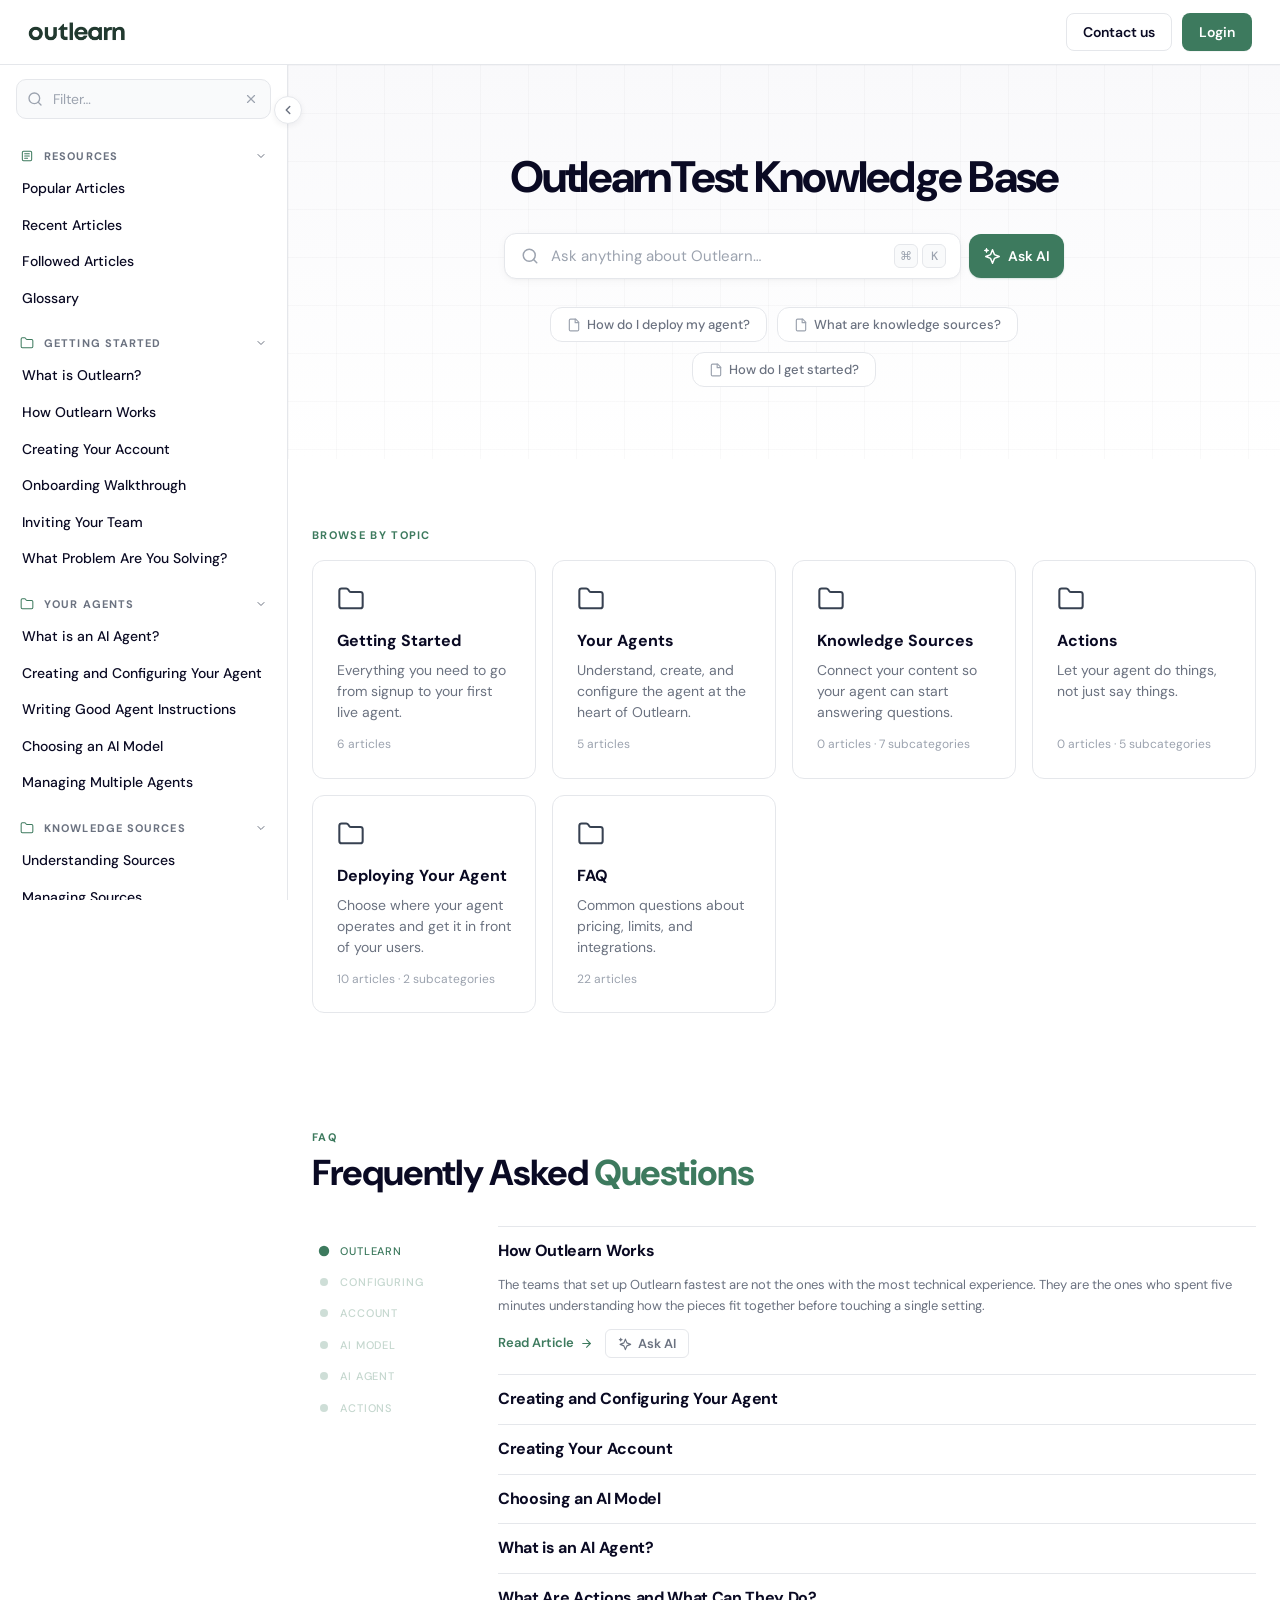
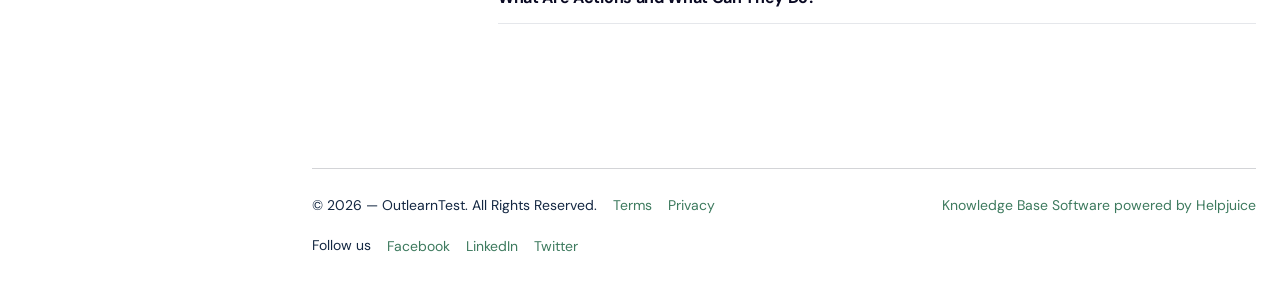
==== v2/index.html @ 8158d2d0 "Split into v1/v2/v3 with shared chrome and live KB search Repo restructure:  - Root index.html is no" ====
<!doctype html>
<html lang="en">

<head>
  <meta charset="utf-8">
  <meta name="viewport" content="width=device-width, initial-scale=1">
  <title>OutlearnTest Knowledge Base — v2 (Inline)</title>
  <meta name="description"
    content="OutlearnTest Support Center — ask anything, get a synthesised answer from the knowledge base.">

  <link rel="preconnect" href="https://fonts.googleapis.com">
  <link rel="preconnect" href="https://fonts.gstatic.com" crossorigin>
  <link rel="stylesheet" href="https://fonts.googleapis.com/css2?family=DM+Sans:wght@400;500;600;700&display=swap">

  <link rel="stylesheet" href="../styles.css">
</head>

<body>

  <div data-include="../shared/header.html" data-no-search="1"></div>

  <div class="kb-layout">

    <div data-include="../shared/sidebar.html"></div>

    <div class="kb-content">

      <main class="kb-main">

        <section class="outlearn-hero outlearn-anim-fade-in" aria-labelledby="hero-title">
          <div class="container">
            <div class="outlearn-hero__inner">

              <h1 class="outlearn-hero__title outlearn-anim-fade-up" id="hero-title">OutlearnTest Knowledge Base</h1>

              <div class="outlearn-hero__search-wrap outlearn-anim-fade-up">

                <form class="outlearn-hero__search-row" id="hero-search-form" role="search" autocomplete="off"
                  aria-label="Knowledge base search">
                  <div class="outlearn-hero__search-bar">
                    <svg viewBox="0 0 24 24" fill="none" stroke="currentColor" stroke-width="2" stroke-linecap="round"
                      stroke-linejoin="round" aria-hidden="true">
                      <circle cx="11" cy="11" r="8" />
                      <path d="m21 21-4.3-4.3" />
                    </svg>
                    <input id="hero-search-input" name="q" type="search" class="outlearn-hero__search-input"
                      placeholder="Ask anything about Outlearn…" aria-label="Ask anything about OutlearnTest"
                      autocomplete="off" spellcheck="false">
                    <div class="outlearn-hero__search-kbd" aria-hidden="true">
                      <kbd>⌘</kbd><kbd>K</kbd>
                    </div>
                  </div>

                  <button type="submit" class="outlearn-ai-trigger-btn outlearn-ai-trigger-btn--hero"
                    aria-label="Ask AI">
                    <svg width="18" height="18" viewBox="0 0 18 18" aria-hidden="true">
                      <g fill="currentColor">
                        <path
                          d="M5.658,2.99l-1.263-.421-.421-1.263c-.137-.408-.812-.408-.949,0l-.421,1.263-1.263,.421c-.204,.068-.342,.259-.342,.474s.138,.406,.342,.474l1.263,.421,.421,1.263c.068,.204,.26,.342,.475,.342s.406-.138,.475-.342l.421-1.263,1.263-.421c.204-.068,.342-.259.342-.474s-.138-.406-.342-.474Z" />
                        <polygon
                          points="9.5 2.75 11.412 7.587 16.25 9.5 11.412 11.413 9.5 16.25 7.587 11.413 2.75 9.5 7.587 7.587 9.5 2.75"
                          fill="none" stroke="currentColor" stroke-linecap="round" stroke-linejoin="round"
                          stroke-width="1.5" />
                      </g>
                    </svg>
                    <span class="outlearn-ai-btn-text">Ask AI</span>
                  </button>
                </form>

                <div class="outlearn-hero__tags" id="hero-suggestions" role="list" aria-label="Suggested questions">
                  <button type="button" class="outlearn-hero__tag" role="listitem">
                    <svg viewBox="0 0 24 24" fill="none" stroke="currentColor" stroke-width="2" stroke-linecap="round"
                      stroke-linejoin="round" aria-hidden="true">
                      <path d="M15 2H6a2 2 0 0 0-2 2v16a2 2 0 0 0 2 2h12a2 2 0 0 0 2-2V7z" />
                      <polyline points="14 2 14 8 20 8" />
                    </svg>
                    How do I deploy my agent?
                  </button>
                  <button type="button" class="outlearn-hero__tag" role="listitem">
                    <svg viewBox="0 0 24 24" fill="none" stroke="currentColor" stroke-width="2" stroke-linecap="round"
                      stroke-linejoin="round" aria-hidden="true">
                      <path d="M15 2H6a2 2 0 0 0-2 2v16a2 2 0 0 0 2 2h12a2 2 0 0 0 2-2V7z" />
                      <polyline points="14 2 14 8 20 8" />
                    </svg>
                    What are knowledge sources?
                  </button>
                  <button type="button" class="outlearn-hero__tag" role="listitem">
                    <svg viewBox="0 0 24 24" fill="none" stroke="currentColor" stroke-width="2" stroke-linecap="round"
                      stroke-linejoin="round" aria-hidden="true">
                      <path d="M15 2H6a2 2 0 0 0-2 2v16a2 2 0 0 0 2 2h12a2 2 0 0 0 2-2V7z" />
                      <polyline points="14 2 14 8 20 8" />
                    </svg>
                    How do I get started?
                  </button>
                </div>

              </div>
            </div>
          </div>
        </section>

        <!-- v2 inline answer mount — agent.js streams turns into here. -->
        <section id="agent-inline" class="v2-inline" aria-live="polite" aria-label="Agent answers"></section>

        <section class="outlearn-categories" aria-labelledby="categories-label">
          <div class="container">
            <h2 class="outlearn-section-label" id="categories-label">Browse by topic</h2>

            <div class="outlearn-categories__grid">

              <div class="outlearn-cat-card-wrap">
                <a class="outlearn-cat-card" href="category.html">
                  <div class="outlearn-cat-card__icon" aria-hidden="true">
                    <svg viewBox="0 0 24 24" fill="none" stroke="currentColor" stroke-width="1.75" stroke-linecap="round"
                      stroke-linejoin="round">
                      <path
                        d="M20 20a2 2 0 0 0 2-2V8a2 2 0 0 0-2-2h-7.9a2 2 0 0 1-1.69-.9L9.6 3.9A2 2 0 0 0 7.93 3H4a2 2 0 0 0-2 2v13a2 2 0 0 0 2 2Z" />
                    </svg>
                  </div>
                  <h3 class="outlearn-cat-card__title">Getting Started</h3>
                  <p class="outlearn-cat-card__desc">Everything you need to go from signup to your first live agent.</p>
                  <div class="outlearn-cat-card__meta">6 articles</div>
                </a>
                <div class="outlearn-cat-popover" aria-label="Getting Started — popular articles">
                  <a class="outlearn-cat-popover__item" href="article.html">
                    <svg viewBox="0 0 24 24" fill="none" stroke="currentColor" stroke-width="2" stroke-linecap="round"
                      stroke-linejoin="round" aria-hidden="true">
                      <path d="M15 2H6a2 2 0 0 0-2 2v16a2 2 0 0 0 2 2h12a2 2 0 0 0 2-2V7z" />
                      <polyline points="14 2 14 8 20 8" />
                    </svg>
                    What is an AI Agent?
                  </a>
                  <a class="outlearn-cat-popover__item" href="article.html">
                    <svg viewBox="0 0 24 24" fill="none" stroke="currentColor" stroke-width="2" stroke-linecap="round"
                      stroke-linejoin="round" aria-hidden="true">
                      <path d="M15 2H6a2 2 0 0 0-2 2v16a2 2 0 0 0 2 2h12a2 2 0 0 0 2-2V7z" />
                      <polyline points="14 2 14 8 20 8" />
                    </svg>
                    Creating and Configuring Your Agent
                  </a>
                  <a class="outlearn-cat-popover__item" href="article.html">
                    <svg viewBox="0 0 24 24" fill="none" stroke="currentColor" stroke-width="2" stroke-linecap="round"
                      stroke-linejoin="round" aria-hidden="true">
                      <path d="M15 2H6a2 2 0 0 0-2 2v16a2 2 0 0 0 2 2h12a2 2 0 0 0 2-2V7z" />
                      <polyline points="14 2 14 8 20 8" />
                    </svg>
                    Writing Good Agent Instructions
                  </a>
                  <div class="outlearn-cat-popover__divider"></div>
                  <a class="outlearn-cat-popover__all" href="category.html">
                    See all
                    <svg viewBox="0 0 24 24" fill="none" stroke="currentColor" stroke-width="2.5" stroke-linecap="round"
                      stroke-linejoin="round" aria-hidden="true">
                      <path d="M5 12h14" />
                      <path d="m12 5 7 7-7 7" />
                    </svg>
                  </a>
                </div>
              </div>

              <div class="outlearn-cat-card-wrap">
                <a class="outlearn-cat-card" href="category.html">
                  <div class="outlearn-cat-card__icon" aria-hidden="true">
                    <svg viewBox="0 0 24 24" fill="none" stroke="currentColor" stroke-width="1.75" stroke-linecap="round"
                      stroke-linejoin="round">
                      <path
                        d="M20 20a2 2 0 0 0 2-2V8a2 2 0 0 0-2-2h-7.9a2 2 0 0 1-1.69-.9L9.6 3.9A2 2 0 0 0 7.93 3H4a2 2 0 0 0-2 2v13a2 2 0 0 0 2 2Z" />
                    </svg>
                  </div>
                  <h3 class="outlearn-cat-card__title">Your Agents</h3>
                  <p class="outlearn-cat-card__desc">Understand, create, and configure the agent at the heart of Outlearn.</p>
                  <div class="outlearn-cat-card__meta">5 articles</div>
                </a>
                <div class="outlearn-cat-popover" aria-label="Your Agents — popular articles">
                  <a class="outlearn-cat-popover__item" href="article.html">
                    <svg viewBox="0 0 24 24" fill="none" stroke="currentColor" stroke-width="2" stroke-linecap="round"
                      stroke-linejoin="round" aria-hidden="true">
                      <path d="M15 2H6a2 2 0 0 0-2 2v16a2 2 0 0 0 2 2h12a2 2 0 0 0 2-2V7z" />
                      <polyline points="14 2 14 8 20 8" />
                    </svg>
                    Agent Concepts
                  </a>
                  <a class="outlearn-cat-popover__item" href="article.html">
                    <svg viewBox="0 0 24 24" fill="none" stroke="currentColor" stroke-width="2" stroke-linecap="round"
                      stroke-linejoin="round" aria-hidden="true">
                      <path d="M15 2H6a2 2 0 0 0-2 2v16a2 2 0 0 0 2 2h12a2 2 0 0 0 2-2V7z" />
                      <polyline points="14 2 14 8 20 8" />
                    </svg>
                    Improving Agent Accuracy
                  </a>
                  <a class="outlearn-cat-popover__item" href="article.html">
                    <svg viewBox="0 0 24 24" fill="none" stroke="currentColor" stroke-width="2" stroke-linecap="round"
                      stroke-linejoin="round" aria-hidden="true">
                      <path d="M15 2H6a2 2 0 0 0-2 2v16a2 2 0 0 0 2 2h12a2 2 0 0 0 2-2V7z" />
                      <polyline points="14 2 14 8 20 8" />
                    </svg>
                    Evaluations &amp; Feedback
                  </a>
                  <div class="outlearn-cat-popover__divider"></div>
                  <a class="outlearn-cat-popover__all" href="category.html">
                    See all
                    <svg viewBox="0 0 24 24" fill="none" stroke="currentColor" stroke-width="2.5" stroke-linecap="round"
                      stroke-linejoin="round" aria-hidden="true">
                      <path d="M5 12h14" />
                      <path d="m12 5 7 7-7 7" />
                    </svg>
                  </a>
                </div>
              </div>

              <div class="outlearn-cat-card-wrap">
                <a class="outlearn-cat-card" href="category.html">
                  <div class="outlearn-cat-card__icon" aria-hidden="true">
                    <svg viewBox="0 0 24 24" fill="none" stroke="currentColor" stroke-width="1.75" stroke-linecap="round"
                      stroke-linejoin="round">
                      <path
                        d="M20 20a2 2 0 0 0 2-2V8a2 2 0 0 0-2-2h-7.9a2 2 0 0 1-1.69-.9L9.6 3.9A2 2 0 0 0 7.93 3H4a2 2 0 0 0-2 2v13a2 2 0 0 0 2 2Z" />
                    </svg>
                  </div>
                  <h3 class="outlearn-cat-card__title">Knowledge Sources</h3>
                  <p class="outlearn-cat-card__desc">Connect your content so your agent can start answering questions.</p>
                  <div class="outlearn-cat-card__meta">0 articles · 7 subcategories</div>
                </a>
                <div class="outlearn-cat-popover" aria-label="Knowledge Sources — popular articles">
                  <a class="outlearn-cat-popover__item" href="article.html">
                    <svg viewBox="0 0 24 24" fill="none" stroke="currentColor" stroke-width="2" stroke-linecap="round"
                      stroke-linejoin="round" aria-hidden="true">
                      <path d="M15 2H6a2 2 0 0 0-2 2v16a2 2 0 0 0 2 2h12a2 2 0 0 0 2-2V7z" />
                      <polyline points="14 2 14 8 20 8" />
                    </svg>
                    What is a Knowledge Source?
                  </a>
                  <a class="outlearn-cat-popover__item" href="article.html">
                    <svg viewBox="0 0 24 24" fill="none" stroke="currentColor" stroke-width="2" stroke-linecap="round"
                      stroke-linejoin="round" aria-hidden="true">
                      <path d="M15 2H6a2 2 0 0 0-2 2v16a2 2 0 0 0 2 2h12a2 2 0 0 0 2-2V7z" />
                      <polyline points="14 2 14 8 20 8" />
                    </svg>
                    Connecting URLs
                  </a>
                  <a class="outlearn-cat-popover__item" href="article.html">
                    <svg viewBox="0 0 24 24" fill="none" stroke="currentColor" stroke-width="2" stroke-linecap="round"
                      stroke-linejoin="round" aria-hidden="true">
                      <path d="M15 2H6a2 2 0 0 0-2 2v16a2 2 0 0 0 2 2h12a2 2 0 0 0 2-2V7z" />
                      <polyline points="14 2 14 8 20 8" />
                    </svg>
                    Uploading Files
                  </a>
                  <div class="outlearn-cat-popover__divider"></div>
                  <a class="outlearn-cat-popover__all" href="category.html">
                    See all
                    <svg viewBox="0 0 24 24" fill="none" stroke="currentColor" stroke-width="2.5" stroke-linecap="round"
                      stroke-linejoin="round" aria-hidden="true">
                      <path d="M5 12h14" />
                      <path d="m12 5 7 7-7 7" />
                    </svg>
                  </a>
                </div>
              </div>

              <div class="outlearn-cat-card-wrap">
                <a class="outlearn-cat-card" href="category.html">
                  <div class="outlearn-cat-card__icon" aria-hidden="true">
                    <svg viewBox="0 0 24 24" fill="none" stroke="currentColor" stroke-width="1.75" stroke-linecap="round"
                      stroke-linejoin="round">
                      <path
                        d="M20 20a2 2 0 0 0 2-2V8a2 2 0 0 0-2-2h-7.9a2 2 0 0 1-1.69-.9L9.6 3.9A2 2 0 0 0 7.93 3H4a2 2 0 0 0-2 2v13a2 2 0 0 0 2 2Z" />
                    </svg>
                  </div>
                  <h3 class="outlearn-cat-card__title">Actions</h3>
                  <p class="outlearn-cat-card__desc">Let your agent do things, not just say things.</p>
                  <div class="outlearn-cat-card__meta">0 articles · 5 subcategories</div>
                </a>
                <div class="outlearn-cat-popover" aria-label="Actions — popular articles">
                  <a class="outlearn-cat-popover__item" href="article.html">
                    <svg viewBox="0 0 24 24" fill="none" stroke="currentColor" stroke-width="2" stroke-linecap="round"
                      stroke-linejoin="round" aria-hidden="true">
                      <path d="M15 2H6a2 2 0 0 0-2 2v16a2 2 0 0 0 2 2h12a2 2 0 0 0 2-2V7z" />
                      <polyline points="14 2 14 8 20 8" />
                    </svg>
                    What Are Actions?
                  </a>
                  <a class="outlearn-cat-popover__item" href="article.html">
                    <svg viewBox="0 0 24 24" fill="none" stroke="currentColor" stroke-width="2" stroke-linecap="round"
                      stroke-linejoin="round" aria-hidden="true">
                      <path d="M15 2H6a2 2 0 0 0-2 2v16a2 2 0 0 0 2 2h12a2 2 0 0 0 2-2V7z" />
                      <polyline points="14 2 14 8 20 8" />
                    </svg>
                    Built-in Actions
                  </a>
                  <a class="outlearn-cat-popover__item" href="article.html">
                    <svg viewBox="0 0 24 24" fill="none" stroke="currentColor" stroke-width="2" stroke-linecap="round"
                      stroke-linejoin="round" aria-hidden="true">
                      <path d="M15 2H6a2 2 0 0 0-2 2v16a2 2 0 0 0 2 2h12a2 2 0 0 0 2-2V7z" />
                      <polyline points="14 2 14 8 20 8" />
                    </svg>
                    Custom Actions via HTTP
                  </a>
                  <div class="outlearn-cat-popover__divider"></div>
                  <a class="outlearn-cat-popover__all" href="category.html">
                    See all
                    <svg viewBox="0 0 24 24" fill="none" stroke="currentColor" stroke-width="2.5" stroke-linecap="round"
                      stroke-linejoin="round" aria-hidden="true">
                      <path d="M5 12h14" />
                      <path d="m12 5 7 7-7 7" />
                    </svg>
                  </a>
                </div>
              </div>

              <div class="outlearn-cat-card-wrap">
                <a class="outlearn-cat-card" href="category.html">
                  <div class="outlearn-cat-card__icon" aria-hidden="true">
                    <svg viewBox="0 0 24 24" fill="none" stroke="currentColor" stroke-width="1.75" stroke-linecap="round"
                      stroke-linejoin="round">
                      <path
                        d="M20 20a2 2 0 0 0 2-2V8a2 2 0 0 0-2-2h-7.9a2 2 0 0 1-1.69-.9L9.6 3.9A2 2 0 0 0 7.93 3H4a2 2 0 0 0-2 2v13a2 2 0 0 0 2 2Z" />
                    </svg>
                  </div>
                  <h3 class="outlearn-cat-card__title">Deploying Your Agent</h3>
                  <p class="outlearn-cat-card__desc">Choose where your agent operates and get it in front of your users.</p>
                  <div class="outlearn-cat-card__meta">10 articles · 2 subcategories</div>
                </a>
                <div class="outlearn-cat-popover" aria-label="Deploying — popular articles">
                  <a class="outlearn-cat-popover__item" href="article.html">
                    <svg viewBox="0 0 24 24" fill="none" stroke="currentColor" stroke-width="2" stroke-linecap="round"
                      stroke-linejoin="round" aria-hidden="true">
                      <path d="M15 2H6a2 2 0 0 0-2 2v16a2 2 0 0 0 2 2h12a2 2 0 0 0 2-2V7z" />
                      <polyline points="14 2 14 8 20 8" />
                    </svg>
                    Deploying Your Agent
                  </a>
                  <a class="outlearn-cat-popover__item" href="article.html">
                    <svg viewBox="0 0 24 24" fill="none" stroke="currentColor" stroke-width="2" stroke-linecap="round"
                      stroke-linejoin="round" aria-hidden="true">
                      <path d="M15 2H6a2 2 0 0 0-2 2v16a2 2 0 0 0 2 2h12a2 2 0 0 0 2-2V7z" />
                      <polyline points="14 2 14 8 20 8" />
                    </svg>
                    Production Checklist
                  </a>
                  <a class="outlearn-cat-popover__item" href="article.html">
                    <svg viewBox="0 0 24 24" fill="none" stroke="currentColor" stroke-width="2" stroke-linecap="round"
                      stroke-linejoin="round" aria-hidden="true">
                      <path d="M15 2H6a2 2 0 0 0-2 2v16a2 2 0 0 0 2 2h12a2 2 0 0 0 2-2V7z" />
                      <polyline points="14 2 14 8 20 8" />
                    </svg>
                    Rollback &amp; Versioning
                  </a>
                  <div class="outlearn-cat-popover__divider"></div>
                  <a class="outlearn-cat-popover__all" href="category.html">
                    See all
                    <svg viewBox="0 0 24 24" fill="none" stroke="currentColor" stroke-width="2.5" stroke-linecap="round"
                      stroke-linejoin="round" aria-hidden="true">
                      <path d="M5 12h14" />
                      <path d="m12 5 7 7-7 7" />
                    </svg>
                  </a>
                </div>
              </div>

              <div class="outlearn-cat-card-wrap">
                <a class="outlearn-cat-card" href="category.html">
                  <div class="outlearn-cat-card__icon" aria-hidden="true">
                    <svg viewBox="0 0 24 24" fill="none" stroke="currentColor" stroke-width="1.75" stroke-linecap="round"
                      stroke-linejoin="round">
                      <path
                        d="M20 20a2 2 0 0 0 2-2V8a2 2 0 0 0-2-2h-7.9a2 2 0 0 1-1.69-.9L9.6 3.9A2 2 0 0 0 7.93 3H4a2 2 0 0 0-2 2v13a2 2 0 0 0 2 2Z" />
                    </svg>
                  </div>
                  <h3 class="outlearn-cat-card__title">FAQ</h3>
                  <p class="outlearn-cat-card__desc">Common questions about pricing, limits, and integrations.</p>
                  <div class="outlearn-cat-card__meta">22 articles</div>
                </a>
                <div class="outlearn-cat-popover" aria-label="FAQ — popular articles">
                  <a class="outlearn-cat-popover__item" href="article.html">
                    <svg viewBox="0 0 24 24" fill="none" stroke="currentColor" stroke-width="2" stroke-linecap="round"
                      stroke-linejoin="round" aria-hidden="true">
                      <path d="M15 2H6a2 2 0 0 0-2 2v16a2 2 0 0 0 2 2h12a2 2 0 0 0 2-2V7z" />
                      <polyline points="14 2 14 8 20 8" />
                    </svg>
                    Pricing &amp; Plans
                  </a>
                  <a class="outlearn-cat-popover__item" href="article.html">
                    <svg viewBox="0 0 24 24" fill="none" stroke="currentColor" stroke-width="2" stroke-linecap="round"
                      stroke-linejoin="round" aria-hidden="true">
                      <path d="M15 2H6a2 2 0 0 0-2 2v16a2 2 0 0 0 2 2h12a2 2 0 0 0 2-2V7z" />
                      <polyline points="14 2 14 8 20 8" />
                    </svg>
                    Usage Limits
                  </a>
                  <a class="outlearn-cat-popover__item" href="article.html">
                    <svg viewBox="0 0 24 24" fill="none" stroke="currentColor" stroke-width="2" stroke-linecap="round"
                      stroke-linejoin="round" aria-hidden="true">
                      <path d="M15 2H6a2 2 0 0 0-2 2v16a2 2 0 0 0 2 2h12a2 2 0 0 0 2-2V7z" />
                      <polyline points="14 2 14 8 20 8" />
                    </svg>
                    Integrations Overview
                  </a>
                  <div class="outlearn-cat-popover__divider"></div>
                  <a class="outlearn-cat-popover__all" href="category.html">
                    See all
                    <svg viewBox="0 0 24 24" fill="none" stroke="currentColor" stroke-width="2.5" stroke-linecap="round"
                      stroke-linejoin="round" aria-hidden="true">
                      <path d="M5 12h14" />
                      <path d="m12 5 7 7-7 7" />
                    </svg>
                  </a>
                </div>
              </div>

            </div>
          </div>
        </section>

        <section class="outlearn-faq" id="faq" aria-labelledby="faq-heading">
          <div class="container">
            <div class="outlearn-faq__sticky">

              <div class="outlearn-faq__head">
                <div class="outlearn-faq__eyebrow">FAQ</div>
                <h2 class="outlearn-faq__heading" id="faq-heading">Frequently Asked <span>Questions</span></h2>
              </div>

              <div class="outlearn-faq__inner">

                <div class="outlearn-faq__dots" role="tablist" aria-label="FAQ sections">
                  <button type="button" class="outlearn-faq__dot-item is-active" data-target="faq-card-0" role="tab"
                    aria-selected="true" aria-controls="faq-card-0">
                    <span class="outlearn-faq__dot" aria-hidden="true"></span>
                    <span class="outlearn-faq__dot-label">Outlearn</span>
                  </button>
                  <button type="button" class="outlearn-faq__dot-item" data-target="faq-card-1" role="tab"
                    aria-selected="false" aria-controls="faq-card-1">
                    <span class="outlearn-faq__dot" aria-hidden="true"></span>
                    <span class="outlearn-faq__dot-label">Configuring</span>
                  </button>
                  <button type="button" class="outlearn-faq__dot-item" data-target="faq-card-2" role="tab"
                    aria-selected="false" aria-controls="faq-card-2">
                    <span class="outlearn-faq__dot" aria-hidden="true"></span>
                    <span class="outlearn-faq__dot-label">Account</span>
                  </button>
                  <button type="button" class="outlearn-faq__dot-item" data-target="faq-card-3" role="tab"
                    aria-selected="false" aria-controls="faq-card-3">
                    <span class="outlearn-faq__dot" aria-hidden="true"></span>
                    <span class="outlearn-faq__dot-label">AI Model</span>
                  </button>
                  <button type="button" class="outlearn-faq__dot-item" data-target="faq-card-4" role="tab"
                    aria-selected="false" aria-controls="faq-card-4">
                    <span class="outlearn-faq__dot" aria-hidden="true"></span>
                    <span class="outlearn-faq__dot-label">AI Agent</span>
                  </button>
                  <button type="button" class="outlearn-faq__dot-item" data-target="faq-card-5" role="tab"
                    aria-selected="false" aria-controls="faq-card-5">
                    <span class="outlearn-faq__dot" aria-hidden="true"></span>
                    <span class="outlearn-faq__dot-label">Actions</span>
                  </button>
                </div>

                <div class="outlearn-faq__cards">

                  <article class="outlearn-faq-card is-active" id="faq-card-0" role="tabpanel" aria-labelledby="faq-h-0">
                    <button type="button" class="outlearn-faq-card__header" id="faq-h-0" aria-expanded="true"
                      aria-controls="faq-body-0">
                      <h3 class="outlearn-faq-card__title">How Outlearn Works</h3>
                    </button>
                    <div class="outlearn-faq-card__body" id="faq-body-0">
                      <div class="outlearn-faq-card__body-inner">
                        <div class="outlearn-faq-card__content">
                          <p class="outlearn-faq-card__desc">The teams that set up Outlearn fastest are not the ones with the most technical experience. They are the ones who spent five minutes understanding how the pieces fit together before touching a single setting.</p>
                          <div class="outlearn-faq-card__btns is-visible">
                            <a href="article.html" class="outlearn-faq-card__btn outlearn-faq-card__btn--primary">
                              Read Article
                              <svg viewBox="0 0 24 24" fill="none" stroke="currentColor" stroke-width="2"
                                stroke-linecap="round" stroke-linejoin="round" aria-hidden="true">
                                <path d="M5 12h14" />
                                <path d="m12 5 7 7-7 7" />
                              </svg>
                            </a>
                            <button type="button" class="outlearn-faq-card__btn outlearn-faq-card__btn--ghost"
                              data-ask-ai="How does Outlearn work?">
                              <svg width="14" height="14" viewBox="0 0 18 18" aria-hidden="true">
                                <g fill="currentColor">
                                  <path
                                    d="M5.658,2.99l-1.263-.421-.421-1.263c-.137-.408-.812-.408-.949,0l-.421,1.263-1.263,.421c-.204,.068-.342,.259-.342,.474s.138,.406,.342,.474l1.263,.421,.421,1.263c.068,.204,.26,.342,.475,.342s.406-.138,.475-.342l.421-1.263,1.263-.421c.204-.068,.342-.259.342-.474s-.138-.406-.342-.474Z"
                                    stroke="none" />
                                  <polygon
                                    points="9.5 2.75 11.412 7.587 16.25 9.5 11.412 11.413 9.5 16.25 7.587 11.413 2.75 9.5 7.587 7.587 9.5 2.75"
                                    fill="none" stroke="currentColor" stroke-linecap="round" stroke-linejoin="round"
                                    stroke-width="1.5" />
                                </g>
                              </svg>
                              Ask AI
                            </button>
                          </div>
                        </div>
                      </div>
                    </div>
                  </article>

                  <article class="outlearn-faq-card" id="faq-card-1" role="tabpanel" aria-labelledby="faq-h-1">
                    <button type="button" class="outlearn-faq-card__header" id="faq-h-1" aria-expanded="false"
                      aria-controls="faq-body-1">
                      <h3 class="outlearn-faq-card__title">Creating and Configuring Your Agent</h3>
                    </button>
                    <div class="outlearn-faq-card__body" id="faq-body-1">
                      <div class="outlearn-faq-card__body-inner">
                        <div class="outlearn-faq-card__content">
                          <p class="outlearn-faq-card__desc">An agent configured well sounds like your brand, stays on topic, and handles the situations your team deals with every day. A poorly configured agent frustrates users and creates more work than it saves.</p>
                          <div class="outlearn-faq-card__btns">
                            <a href="article.html" class="outlearn-faq-card__btn outlearn-faq-card__btn--primary">
                              Read Article
                              <svg viewBox="0 0 24 24" fill="none" stroke="currentColor" stroke-width="2"
                                stroke-linecap="round" stroke-linejoin="round" aria-hidden="true">
                                <path d="M5 12h14" />
                                <path d="m12 5 7 7-7 7" />
                              </svg>
                            </a>
                            <button type="button" class="outlearn-faq-card__btn outlearn-faq-card__btn--ghost"
                              data-ask-ai="How do I configure my agent?">
                              <svg width="14" height="14" viewBox="0 0 18 18" aria-hidden="true">
                                <g fill="currentColor">
                                  <path
                                    d="M5.658,2.99l-1.263-.421-.421-1.263c-.137-.408-.812-.408-.949,0l-.421,1.263-1.263,.421c-.204,.068-.342,.259-.342,.474s.138,.406,.342,.474l1.263,.421,.421,1.263c.068,.204,.26,.342,.475,.342s.406-.138,.475-.342l.421-1.263,1.263-.421c.204-.068,.342-.259.342-.474s-.138-.406-.342-.474Z"
                                    stroke="none" />
                                  <polygon
                                    points="9.5 2.75 11.412 7.587 16.25 9.5 11.412 11.413 9.5 16.25 7.587 11.413 2.75 9.5 7.587 7.587 9.5 2.75"
                                    fill="none" stroke="currentColor" stroke-linecap="round" stroke-linejoin="round"
                                    stroke-width="1.5" />
                                </g>
                              </svg>
                              Ask AI
                            </button>
                          </div>
                        </div>
                      </div>
                    </div>
                  </article>

                  <article class="outlearn-faq-card" id="faq-card-2" role="tabpanel" aria-labelledby="faq-h-2">
                    <button type="button" class="outlearn-faq-card__header" id="faq-h-2" aria-expanded="false"
                      aria-controls="faq-body-2">
                      <h3 class="outlearn-faq-card__title">Creating Your Account</h3>
                    </button>
                    <div class="outlearn-faq-card__body" id="faq-body-2">
                      <div class="outlearn-faq-card__body-inner">
                        <div class="outlearn-faq-card__content">
                          <p class="outlearn-faq-card__desc">It is possible to go from no account to a live AI agent answering real customer questions in a single afternoon. This is the first step.</p>
                          <div class="outlearn-faq-card__btns">
                            <a href="article.html" class="outlearn-faq-card__btn outlearn-faq-card__btn--primary">
                              Read Article
                              <svg viewBox="0 0 24 24" fill="none" stroke="currentColor" stroke-width="2"
                                stroke-linecap="round" stroke-linejoin="round" aria-hidden="true">
                                <path d="M5 12h14" />
                                <path d="m12 5 7 7-7 7" />
                              </svg>
                            </a>
                            <button type="button" class="outlearn-faq-card__btn outlearn-faq-card__btn--ghost"
                              data-ask-ai="How do I create my account?">
                              <svg width="14" height="14" viewBox="0 0 18 18" aria-hidden="true">
                                <g fill="currentColor">
                                  <path
                                    d="M5.658,2.99l-1.263-.421-.421-1.263c-.137-.408-.812-.408-.949,0l-.421,1.263-1.263,.421c-.204,.068-.342,.259-.342,.474s.138,.406,.342,.474l1.263,.421,.421,1.263c.068,.204,.26,.342,.475,.342s.406-.138,.475-.342l.421-1.263,1.263-.421c.204-.068,.342-.259.342-.474s-.138-.406-.342-.474Z"
                                    stroke="none" />
                                  <polygon
                                    points="9.5 2.75 11.412 7.587 16.25 9.5 11.412 11.413 9.5 16.25 7.587 11.413 2.75 9.5 7.587 7.587 9.5 2.75"
                                    fill="none" stroke="currentColor" stroke-linecap="round" stroke-linejoin="round"
                                    stroke-width="1.5" />
                                </g>
                              </svg>
                              Ask AI
                            </button>
                          </div>
                        </div>
                      </div>
                    </div>
                  </article>

                  <article class="outlearn-faq-card" id="faq-card-3" role="tabpanel" aria-labelledby="faq-h-3">
                    <button type="button" class="outlearn-faq-card__header" id="faq-h-3" aria-expanded="false"
                      aria-controls="faq-body-3">
                      <h3 class="outlearn-faq-card__title">Choosing an AI Model</h3>
                    </button>
                    <div class="outlearn-faq-card__body" id="faq-body-3">
                      <div class="outlearn-faq-card__body-inner">
                        <div class="outlearn-faq-card__content">
                          <p class="outlearn-faq-card__desc">Outlearn lets you pick the model that backs each agent. Bigger isn't always better — grounding, eval coverage, and source quality usually matter more than parameter count.</p>
                          <div class="outlearn-faq-card__btns">
                            <a href="article.html" class="outlearn-faq-card__btn outlearn-faq-card__btn--primary">
                              Read Article
                              <svg viewBox="0 0 24 24" fill="none" stroke="currentColor" stroke-width="2"
                                stroke-linecap="round" stroke-linejoin="round" aria-hidden="true">
                                <path d="M5 12h14" />
                                <path d="m12 5 7 7-7 7" />
                              </svg>
                            </a>
                            <button type="button" class="outlearn-faq-card__btn outlearn-faq-card__btn--ghost"
                              data-ask-ai="How do I choose an AI model?">
                              <svg width="14" height="14" viewBox="0 0 18 18" aria-hidden="true">
                                <g fill="currentColor">
                                  <path
                                    d="M5.658,2.99l-1.263-.421-.421-1.263c-.137-.408-.812-.408-.949,0l-.421,1.263-1.263,.421c-.204,.068-.342,.259-.342,.474s.138,.406,.342,.474l1.263,.421,.421,1.263c.068,.204,.26,.342,.475,.342s.406-.138,.475-.342l.421-1.263,1.263-.421c.204-.068,.342-.259.342-.474s-.138-.406-.342-.474Z"
                                    stroke="none" />
                                  <polygon
                                    points="9.5 2.75 11.412 7.587 16.25 9.5 11.412 11.413 9.5 16.25 7.587 11.413 2.75 9.5 7.587 7.587 9.5 2.75"
                                    fill="none" stroke="currentColor" stroke-linecap="round" stroke-linejoin="round"
                                    stroke-width="1.5" />
                                </g>
                              </svg>
                              Ask AI
                            </button>
                          </div>
                        </div>
                      </div>
                    </div>
                  </article>

                  <article class="outlearn-faq-card" id="faq-card-4" role="tabpanel" aria-labelledby="faq-h-4">
                    <button type="button" class="outlearn-faq-card__header" id="faq-h-4" aria-expanded="false"
                      aria-controls="faq-body-4">
                      <h3 class="outlearn-faq-card__title">What is an AI Agent?</h3>
                    </button>
                    <div class="outlearn-faq-card__body" id="faq-body-4">
                      <div class="outlearn-faq-card__body-inner">
                        <div class="outlearn-faq-card__content">
                          <p class="outlearn-faq-card__desc">An AI agent is a model paired with knowledge sources and actions. It reads, reasons, and — when you let it — does things on your behalf.</p>
                          <div class="outlearn-faq-card__btns">
                            <a href="article.html" class="outlearn-faq-card__btn outlearn-faq-card__btn--primary">
                              Read Article
                              <svg viewBox="0 0 24 24" fill="none" stroke="currentColor" stroke-width="2"
                                stroke-linecap="round" stroke-linejoin="round" aria-hidden="true">
                                <path d="M5 12h14" />
                                <path d="m12 5 7 7-7 7" />
                              </svg>
                            </a>
                            <button type="button" class="outlearn-faq-card__btn outlearn-faq-card__btn--ghost"
                              data-ask-ai="What is an AI agent?">
                              <svg width="14" height="14" viewBox="0 0 18 18" aria-hidden="true">
                                <g fill="currentColor">
                                  <path
                                    d="M5.658,2.99l-1.263-.421-.421-1.263c-.137-.408-.812-.408-.949,0l-.421,1.263-1.263,.421c-.204,.068-.342,.259-.342,.474s.138,.406,.342,.474l1.263,.421,.421,1.263c.068,.204,.26,.342,.475,.342s.406-.138,.475-.342l.421-1.263,1.263-.421c.204-.068,.342-.259.342-.474s-.138-.406-.342-.474Z"
                                    stroke="none" />
                                  <polygon
                                    points="9.5 2.75 11.412 7.587 16.25 9.5 11.412 11.413 9.5 16.25 7.587 11.413 2.75 9.5 7.587 7.587 9.5 2.75"
                                    fill="none" stroke="currentColor" stroke-linecap="round" stroke-linejoin="round"
                                    stroke-width="1.5" />
                                </g>
                              </svg>
                              Ask AI
                            </button>
                          </div>
                        </div>
                      </div>
                    </div>
                  </article>

                  <article class="outlearn-faq-card" id="faq-card-5" role="tabpanel" aria-labelledby="faq-h-5">
                    <button type="button" class="outlearn-faq-card__header" id="faq-h-5" aria-expanded="false"
                      aria-controls="faq-body-5">
                      <h3 class="outlearn-faq-card__title">What Are Actions and What Can They Do?</h3>
                    </button>
                    <div class="outlearn-faq-card__body" id="faq-body-5">
                      <div class="outlearn-faq-card__body-inner">
                        <div class="outlearn-faq-card__content">
                          <p class="outlearn-faq-card__desc">Actions let your agent send messages, file tickets, and call APIs. Built-in for Slack, Gmail, Linear, and Zendesk; custom actions plug in via any HTTP endpoint.</p>
                          <div class="outlearn-faq-card__btns">
                            <a href="article.html" class="outlearn-faq-card__btn outlearn-faq-card__btn--primary">
                              Read Article
                              <svg viewBox="0 0 24 24" fill="none" stroke="currentColor" stroke-width="2"
                                stroke-linecap="round" stroke-linejoin="round" aria-hidden="true">
                                <path d="M5 12h14" />
                                <path d="m12 5 7 7-7 7" />
                              </svg>
                            </a>
                            <button type="button" class="outlearn-faq-card__btn outlearn-faq-card__btn--ghost"
                              data-ask-ai="What actions can my agent perform?">
                              <svg width="14" height="14" viewBox="0 0 18 18" aria-hidden="true">
                                <g fill="currentColor">
                                  <path
                                    d="M5.658,2.99l-1.263-.421-.421-1.263c-.137-.408-.812-.408-.949,0l-.421,1.263-1.263,.421c-.204,.068-.342,.259-.342,.474s.138,.406,.342,.474l1.263,.421,.421,1.263c.068,.204,.26,.342,.475,.342s.406-.138,.475-.342l.421-1.263,1.263-.421c.204-.068,.342-.259.342-.474s-.138-.406-.342-.474Z"
                                    stroke="none" />
                                  <polygon
                                    points="9.5 2.75 11.412 7.587 16.25 9.5 11.412 11.413 9.5 16.25 7.587 11.413 2.75 9.5 7.587 7.587 9.5 2.75"
                                    fill="none" stroke="currentColor" stroke-linecap="round" stroke-linejoin="round"
                                    stroke-width="1.5" />
                                </g>
                              </svg>
                              Ask AI
                            </button>
                          </div>
                        </div>
                      </div>
                    </div>
                  </article>

                </div>

              </div>
            </div>
          </div>
        </section>

      </main>

      <div data-include="../shared/footer.html"></div>

    </div><!-- /.kb-content -->
  </div><!-- /.kb-layout -->

  <script src="../shared/include.js"></script>
  <script src="../shared/plumbing.js"></script>
  <script src="../mock-data.js"></script>
  <script src="agent.js"></script>
  <script>
    includeChrome().then(() => {
      initPlumbing();
      initAgent();
    });
  </script>
</body>

</html>
---- styles.css ----
:root {
  /* Brand */
  --brand:        #3D7A5E;
  --brand-strong: #2f6249;
  --brand-tint:   rgba(61, 122, 94, 0.05);
  --brand-tint-2: rgba(61, 122, 94, 0.10);
  --brand-tint-3: rgba(61, 122, 94, 0.18);

  /* Text */
  --ink:        #0A0A23;
  --text:       #374151;
  --text-soft:  #6b7280;
  --text-faint: #9ca3af;

  /* Surfaces */
  --bg:       #f9fafb;
  --surface:  #ffffff;
  --border:   #e5e7eb;
  --border-2: #d1d5db;

  /* Status */
  --success:      #16a34a;
  --success-tint: #f0fdf4;
  --accent:       #e94d18;

  /* Shape */
  --r-sm: 8px;
  --r-md: 10px;
  --r-lg: 12px;
  --r-xl: 16px;

  --shadow-sm: 0 1px 2px rgba(0,0,0,0.04);
  --shadow-md: 0 4px 16px rgba(15, 23, 42, 0.06), 0 1px 3px rgba(15, 23, 42, 0.04);
  --shadow-lg: 0 24px 60px -20px rgba(15, 23, 42, 0.18), 0 8px 24px -10px rgba(15, 23, 42, 0.10);

  --font: "DM Sans", system-ui, -apple-system, "Segoe UI", Roboto, Helvetica, Arial, sans-serif;
  --sidebar-w: 288px;
}

@media (min-width: 1440px) {
  :root { --sidebar-w: 304px; }
}

* { box-sizing: border-box; }

html, body {
  margin: 0;
  padding: 0;
  background: var(--surface);
  color: var(--text);
  font-family: var(--font);
  font-size: 16px;
  line-height: 1.55;
  -webkit-font-smoothing: antialiased;
  -moz-osx-font-smoothing: grayscale;
}

/* overflow-x stays on body only — applying it to html forces overflow-y:
   auto on both, which breaks position: sticky (sticky elements end up
   bound to body's scroll area instead of the viewport). */
body { overflow-x: hidden; }

a { color: inherit; text-decoration: none; }
button { font-family: inherit; cursor: pointer; }

.outlearn-header {
  /* FILTERS, BLURS, BACKDROP FILTERS ARE VERY BROWSER HEAVY AND I WOULDN'T
     USE THEM IN HELPJUICE SINCE THEY AFFECT PERFORMANCE A LOT. */
  background: var(--surface);
  border-bottom: 1px solid var(--border);
  position: sticky; 
  top: 0; 
  z-index: 30;

  .outlearn-header__inner {
    max-width: 1280px;
    margin: 0 auto;
    padding: 0 24px;
    display: flex; align-items: center; justify-content: space-between;
    gap: 16px;
    height: 64px;
  }
  .outlearn-header__left {
    display: flex; align-items: center; gap: 12px;
    min-width: 0;
  }
  .outlearn-header__actions {
    display: flex; align-items: center; gap: 10px;
  }
}

.outlearn-menu-btn {
  display: inline-flex;
  width: 40px; height: 40px;
  align-items: center; justify-content: center;
  background: transparent;
  color: var(--ink);
  border: 1px solid transparent;
  border-radius: var(--r-sm);
  transition: background 0.15s, border-color 0.15s;

  &:hover  { background: var(--bg); border-color: var(--border); }
  &:active { transform: translateY(1px); }
}

.outlearn-logo {
  display: inline-flex; align-items: center;
  height: 40px;
  color: var(--ink);
  border-radius: 4px;

  &:focus-visible { outline: 2px solid var(--brand); outline-offset: 3px; }

  img {
    display: block;
    height: 22px;
    width: auto;
    user-select: none;
    -webkit-user-drag: none;
  }
}

.outlearn-header-btn {
  display: inline-flex; align-items: center; justify-content: center;
  height: 38px;
  padding: 0 16px;
  border-radius: var(--r-sm);
  font-size: 14px; font-weight: 600;
  line-height: 1;
  border: 1px solid transparent;
  transition: background 0.15s, border-color 0.15s, color 0.15s, box-shadow 0.15s, transform 0.06s;
  white-space: nowrap;

  &:active { transform: translateY(1px); }
  &:focus-visible { outline: 2px solid var(--brand); outline-offset: 2px; }

  &.outlearn-header-btn--ghost {
    background: var(--surface);
    border-color: var(--border);
    color: var(--ink);

    &:hover { background: var(--bg); border-color: var(--border-2); }
  }
  &.outlearn-header-btn--primary {
    background: var(--brand);
    color: #ffffff;
    box-shadow: 0 1px 0 rgba(15, 23, 42, 0.04);

    &:hover { background: var(--brand-strong); }
  }
}


/* Hero (homepage) */
.outlearn-hero {
  position: relative;
  padding: 88px 24px 72px;
  overflow: hidden;
  background: linear-gradient(180deg, #f9f9fb 0%, #fff 100%);
  transition: padding 0.35s ease;

  &::before {
    content: "";
    position: absolute; inset: 0;
    background:
      linear-gradient(rgba(3, 2, 19, 0.025) 1px, transparent 1px),
      linear-gradient(90deg, rgba(3, 2, 19, 0.025) 1px, transparent 1px);
    background-size: 48px 48px;
    pointer-events: none;
  }

  .container { max-width: 1024px; margin: 0 auto; }

  /* Compact mode — engaged once a question is asked. */
  &.is-compact {
    padding: 24px 24px 20px;

    .outlearn-hero__title,
    .outlearn-hero__tags { display: none; }
    .outlearn-hero__search-wrap { margin: 0 auto; }
  }

  .outlearn-hero__inner {
    position: relative;
    text-align: center;
    z-index: 2;
  }
  .outlearn-hero__title {
    font-size: 2.75rem;
    font-weight: 800;
    line-height: 1.1;
    letter-spacing: -0.04em;
    margin: 0 0 32px;
    color: var(--ink);
  }
  .outlearn-hero__search-wrap {
    position: relative;
    max-width: 560px;
    margin: 0 auto;
  }
  .outlearn-hero__search-row {
    display: flex; align-items: center; gap: 8px;
  }
  .outlearn-hero__search-bar {
    flex: 1; min-width: 0;
    display: flex; align-items: center;
    background: var(--surface);
    border-radius: 12px;
    border: 1px solid var(--border);
    box-shadow: 0 2px 8px rgba(0,0,0,0.04), 0 1px 2px rgba(0,0,0,0.03);
    overflow: hidden;
    transition: border-color 0.2s, box-shadow 0.2s, transform 0.2s;

    > svg {
      margin-left: 16px;
      width: 18px; height: 18px;
      color: var(--text-faint);
      flex-shrink: 0;
      transition: color 0.2s, transform 0.2s;
    }
    &:focus-within {
      border-color: var(--brand);
      box-shadow: 0 2px 8px rgba(0,0,0,0.04), 0 0 0 3px rgba(61,122,94,0.08);
      transform: scale(1.015);

      > svg { color: var(--brand); transform: scale(1.15); }
      .outlearn-hero__search-kbd { opacity: 0; }
    }
  }
  .outlearn-hero__search-input {
    flex: 1; min-width: 0;
    height: 44px;
    padding: 0 12px;
    font-family: inherit;
    font-size: 0.9375rem;
    color: var(--ink);
    background: transparent;
    border: 0; outline: 0;

    &::placeholder { color: var(--text-faint); }
    &::-webkit-search-cancel-button { -webkit-appearance: none; }
  }
  .outlearn-hero__search-kbd {
    display: flex; align-items: center; gap: 4px;
    margin-right: 14px;
    flex-shrink: 0;
    transition: opacity 0.2s;

    kbd {
      display: inline-flex; align-items: center; justify-content: center;
      min-width: 24px; height: 24px; padding: 0 5px;
      font-family: inherit;
      font-size: 0.75rem; font-weight: 500;
      color: var(--text-faint);
      background: var(--bg);
      border: 1px solid var(--border);
      border-radius: 6px;
      line-height: 1;
    }
  }
  .outlearn-hero__tags {
    display: flex; flex-wrap: wrap; align-items: center; justify-content: center;
    gap: 10px;
    margin-top: 28px;
  }
}

/* .outlearn-hero__tag is a shared chip — used in the hero suggestions
   AND in the spotlight modal — so it lives at top level (un-nested),
   otherwise the spotlight instance wouldn't pick up the SVG sizing. */
.outlearn-hero__tag {
  display: inline-flex; align-items: center; gap: 6px;
  padding: 8px 16px;
  font-family: inherit;
  font-size: 0.8125rem; font-weight: 500;
  color: var(--text-soft);
  background: var(--surface);
  border: 1px solid var(--border);
  border-radius: 12px;
  white-space: nowrap;
  cursor: pointer;
  transition: border-color 0.15s, color 0.15s, background 0.15s, transform 0.2s, box-shadow 0.2s;

  svg {
    width: 14px; height: 14px;
    color: var(--text-faint);
    flex-shrink: 0;
    transition: color 0.15s, transform 0.2s;
  }
  &:hover {
    border-color: var(--brand);
    color: var(--ink);
    background: var(--brand-tint);
    transform: translateY(-2px);
    box-shadow: 0 4px 12px rgba(61,122,94,0.12);

    svg { color: var(--brand); transform: rotate(-8deg) scale(1.1); }
  }
  &:focus-visible { outline: 2px solid var(--brand); outline-offset: 2px; }
}

.outlearn-ai-trigger-btn {
  display: inline-flex; align-items: center; gap: 7px;
  padding: 0 16px;
  background: var(--brand);
  color: #ffffff;
  font-family: inherit;
  font-size: 0.875rem; font-weight: 600;
  line-height: 1;
  border: 0;
  border-radius: 8px;
  white-space: nowrap;
  cursor: pointer;
  flex-shrink: 0;
  box-shadow: 0 1px 2px rgba(61,122,94,0.2);
  transition: background 0.2s, box-shadow 0.2s, transform 0.06s;

  &:hover  { background: var(--brand-strong); }
  &:active { transform: translateY(1px); }
  &:focus-visible { outline: 2px solid var(--brand); outline-offset: 2px; }

  &.outlearn-ai-trigger-btn--hero { height: 44px; border-radius: 12px; padding: 0 14px; }
}

.kb-sparkle-svg { flex: 0 0 auto; color: currentColor; }

@keyframes outlearnFadeIn { from { opacity: 0; } to { opacity: 1; } }
@keyframes outlearnFadeUp { from { opacity: 0; transform: translateY(8px); } to { opacity: 1; transform: translateY(0); } }
@keyframes tagFadeUp      { from { opacity: 0; transform: translateY(6px); } to { opacity: 1; transform: translateY(0); } }

.outlearn-anim-fade-in { animation: outlearnFadeIn 0.4s ease both; }
.outlearn-anim-fade-up { animation: outlearnFadeUp 0.45s cubic-bezier(.2,.7,.2,1) both; }


/* Agent transcript */

.kb-agent {
  padding: 28px 0 12px;

  &:empty { padding: 0; }
}

.kb-turn {
  max-width: 1120px;
  margin: 0 auto 28px;
  padding: 0 24px;
  animation: turnIn 0.45s cubic-bezier(.2,.7,.2,1) both;

  .kb-turn__question {
    display: flex; align-items: flex-start; gap: 12px;
    margin-bottom: 14px;
  }
  .kb-turn__qicon {
    flex: 0 0 32px; height: 32px; border-radius: 50%;
    background: var(--brand-tint-2); color: var(--brand-strong);
    display: grid; place-items: center;
    font-weight: 700; font-size: 13px;
  }
  .kb-turn__qtext {
    color: var(--ink);
    font-size: 22px; font-weight: 600;
    line-height: 1.3;
    margin: 2px 0 0;
  }
  .kb-turn__body {
    display: grid;
    grid-template-columns: minmax(0, 1fr) 320px;
    gap: 28px;
    align-items: start;
  }
}
@keyframes turnIn { from { opacity: 0; transform: translateY(8px); } to { opacity: 1; transform: translateY(0); } }
@media (max-width: 900px) {
  .kb-turn .kb-turn__body { grid-template-columns: 1fr; }
}

.kb-card {
  background: var(--surface);
  border: 1px solid var(--border);
  border-radius: var(--r-lg);
  box-shadow: var(--shadow-md);
  padding: 22px 24px;

  .kb-card__header {
    display: flex; align-items: center; gap: 10px;
    color: var(--brand-strong);
    font-size: 13px; font-weight: 600;
    letter-spacing: 0.02em;
    margin-bottom: 14px;
    padding-bottom: 14px;
    border-bottom: 1px solid var(--border);

    .kb-sparkle-svg { color: var(--brand); }
    .kb-pulse {
      margin-left: auto;
      width: 8px; height: 8px; border-radius: 50%;
      background: var(--success);
      box-shadow: 0 0 0 0 rgba(34, 197, 94, 0.6);
      animation: pulse 1.6s ease-out infinite;

      &.is-done { animation: none; }
    }
  }
}
@keyframes pulse {
  0%   { box-shadow: 0 0 0 0 rgba(34, 197, 94, 0.5); }
  70%  { box-shadow: 0 0 0 10px rgba(34, 197, 94, 0); }
  100% { box-shadow: 0 0 0 0 rgba(34, 197, 94, 0); }
}

.kb-plan {
  display: flex; flex-direction: column; gap: 10px;

  .kb-plan__step {
    display: flex; align-items: flex-start; gap: 12px;
    font-size: 14px;
    color: var(--text-soft);
    opacity: 0; transform: translateY(4px);
    animation: stepIn 0.3s ease forwards;

    &.is-running .kb-plan__tick {
      border-color: var(--brand);
      border-top-color: transparent;
      animation: spin 0.9s linear infinite;
    }
    &.is-done {
      color: var(--text);

      .kb-plan__tick {
        border-color: var(--success);
        background: var(--success);

        &::after {
          content: "";
          width: 4px; height: 8px;
          border: solid white; border-width: 0 2px 2px 0;
          transform: rotate(45deg) translate(-1px, -1px);
        }
      }
    }
  }
  .kb-plan__tick {
    flex: 0 0 18px; height: 18px; border-radius: 50%;
    border: 2px solid var(--border-2);
    margin-top: 1px;
    display: grid; place-items: center;
    transition: border-color 0.2s, background 0.2s;
  }
  .kb-plan__label { font-weight: 500; }
  .kb-plan__chips {
    display: flex; flex-wrap: wrap; gap: 6px;
    margin-top: 6px;
  }
  .kb-plan__chip {
    font-size: 12px; font-weight: 500;
    padding: 4px 10px;
    background: var(--brand-tint);
    color: var(--brand-strong);
    border-radius: 999px;
    border: 1px solid var(--brand-tint-3);
    opacity: 0;
    animation: chipIn 0.3s ease forwards;
  }
}
@keyframes stepIn { to { opacity: 1; transform: translateY(0); } }
@keyframes spin   { to { transform: rotate(360deg); } }
@keyframes chipIn { to { opacity: 1; } }

.kb-answer {
  color: var(--text);
  font-size: 16px;
  line-height: 1.65;
  margin-top: 18px;

  h1, h2, h3 {
    color: var(--ink);
    font-weight: 700;
    letter-spacing: -0.01em;
    margin: 22px 0 10px;
  }
  h1 { font-size: 22px; }
  h2 { font-size: 18px; }
  h3 { font-size: 16px; }
  p  { margin: 0 0 12px; }
  strong { color: var(--ink); font-weight: 600; }
  ol, ul { margin: 0 0 12px; padding-left: 22px; }
  li { margin: 4px 0; }
  code {
    font-family: ui-monospace, SFMono-Regular, "SF Mono", Menlo, monospace;
    font-size: 0.9em;
    background: var(--bg);
    border: 1px solid var(--border);
    border-radius: 4px;
    padding: 1px 6px;
  }
  .cite {
    display: inline-flex; align-items: center; justify-content: center;
    min-width: 18px; height: 18px;
    margin: 0 2px;
    padding: 0 5px;
    border-radius: 4px;
    background: var(--brand-tint);
    color: var(--brand-strong);
    font-size: 11px; font-weight: 700;
    line-height: 18px;
    vertical-align: super;
    cursor: pointer;
    border: 1px solid var(--brand-tint-3);
    transition: background 0.15s, transform 0.06s;

    &:hover  { background: var(--brand-tint-2); }
    &:active { transform: translateY(1px); }
  }
  &.is-streaming::after {
    content: "▍";
    color: var(--brand);
    animation: blink 1s steps(1) infinite;
    margin-left: 2px;
  }
}
@keyframes blink { 50% { opacity: 0; } }

.kb-followups {
  margin-top: 22px;
  padding-top: 18px;
  border-top: 1px dashed var(--border);

  .kb-followups__label {
    font-size: 12px; font-weight: 600;
    text-transform: uppercase; letter-spacing: 0.06em;
    color: var(--text-soft);
    margin: 0 0 10px;
  }
  .kb-followups__list {
    display: flex; flex-wrap: wrap; gap: 8px;
    list-style: none; margin: 0; padding: 0;
  }
  .kb-followups__chip {
    background: var(--surface);
    border: 1px solid var(--border);
    color: var(--text);
    font-size: 13px; font-weight: 500;
    padding: 8px 14px;
    border-radius: 999px;
    display: inline-flex; align-items: center; gap: 6px;
    transition: background 0.15s, border-color 0.15s, color 0.15s, transform 0.06s;

    &::before { content: "→"; color: var(--brand); font-weight: 700; }
    &:hover {
      background: var(--brand-tint);
      border-color: var(--brand-tint-3);
      color: var(--brand-strong);
    }
    &:active { transform: translateY(1px); }
  }
}

.kb-confidence {
  display: flex; align-items: center; gap: 10px;
  background: #fff7ed;
  border: 1px solid #fed7aa;
  color: #9a3412;
  padding: 10px 14px;
  border-radius: var(--r-md);
  font-size: 13px;
  margin: 16px 0 14px;

  &::before {
    content: "!";
    width: 18px; height: 18px;
    border-radius: 50%;
    background: #f59e0b;
    color: white;
    font-weight: 700; font-size: 12px;
    display: grid; place-items: center;
  }
}

.kb-sources {
  display: flex; flex-direction: column; gap: 10px;

  .kb-sources__title {
    display: flex; align-items: center; gap: 8px;
    font-size: 12px; font-weight: 600;
    text-transform: uppercase; letter-spacing: 0.06em;
    color: var(--text-soft);
    margin: 4px 4px 4px;
  }
}

/* ── Skeleton + spinner used while the article rail is loading ── */

.kb-spinner {
  display: inline-block;
  width: 12px; height: 12px;
  border: 2px solid var(--border);
  border-top-color: var(--brand);
  border-radius: 50%;
  animation: kbSpin 0.75s linear infinite;
}

@keyframes kbSpin {
  to { transform: rotate(360deg); }
}

.kb-source--skeleton {
  pointer-events: none;
  border-color: var(--border);
  background: var(--surface);

  &:hover { border-color: var(--border); box-shadow: none; }
}

.kb-skeleton {
  display: inline-block;
  height: 10px;
  border-radius: 5px;
  background: linear-gradient(
    90deg,
    var(--border) 0%,
    var(--bg) 50%,
    var(--border) 100%
  );
  background-size: 200% 100%;
  animation: kbShimmer 1.2s ease-in-out infinite;

  &.kb-skeleton--num { width: 22px; height: 22px; border-radius: 4px; flex-shrink: 0; }
  &.kb-skeleton--title { height: 12px; flex: 1; min-width: 0; max-width: 75%; }
  &.kb-skeleton--cat { height: 8px; width: 40%; margin: 10px 0 6px; display: block; }
  &.kb-skeleton--line { height: 8px; width: 92%; margin-top: 6px; display: block; }
  &.kb-skeleton--short { width: 60%; }
}

@keyframes kbShimmer {
  0%   { background-position: 100% 0; }
  100% { background-position: -100% 0; }
}

.kb-source {
  display: block;
  background: var(--surface);
  border: 1px solid var(--border);
  border-radius: var(--r-md);
  padding: 14px 16px;
  transition: border-color 0.2s, transform 0.06s, box-shadow 0.2s;

  &:hover {
    border-color: var(--brand-tint-3);
    box-shadow: var(--shadow-sm);
  }
  &.is-highlighted {
    border-color: var(--brand);
    box-shadow: 0 0 0 3px var(--brand-tint);
  }

  .kb-source__row { display: flex; align-items: center; gap: 8px; }
  .kb-source__num {
    flex: 0 0 22px; height: 22px;
    border-radius: 4px;
    background: var(--brand-tint);
    color: var(--brand-strong);
    font-size: 11px; font-weight: 700;
    display: grid; place-items: center;
  }
  .kb-source__title { color: var(--ink); font-weight: 600; font-size: 14px; line-height: 1.3; }
  .kb-source__cat {
    color: var(--text-faint); font-size: 11px;
    text-transform: uppercase; letter-spacing: 0.05em;
    margin: 8px 0 4px;
  }
  .kb-source__excerpt {
    color: var(--text-soft); font-size: 13px;
    line-height: 1.5;
    margin: 0;
  }
  .kb-source__open {
    color: var(--brand-strong);
    font-size: 12px; font-weight: 600;
    margin-top: 10px;
    display: inline-flex; align-items: center; gap: 4px;
  }
}


/* ── Categories grid (homepage) ──────────────────────────────────── */

.outlearn-categories {
  position: relative;
  padding: 68px 24px;
  z-index: 1;

  .container { max-width: 1280px; margin: 0 auto; padding: 0; }

  .outlearn-categories__grid {
    display: grid;
    grid-template-columns: 1fr;
    grid-auto-rows: 1fr;
    gap: 16px;
    overflow: visible;
  }
}
@media (min-width:  640px) { .outlearn-categories .outlearn-categories__grid { grid-template-columns: 1fr 1fr; } }
@media (min-width:  960px) { .outlearn-categories .outlearn-categories__grid { grid-template-columns: 1fr 1fr 1fr; } }
@media (min-width: 1200px) { .outlearn-categories .outlearn-categories__grid { grid-template-columns: 1fr 1fr 1fr 1fr; } }

.outlearn-section-label {
  font-size: 0.6875rem;
  font-weight: 700;
  text-transform: uppercase;
  letter-spacing: 0.12em;
  color: var(--brand);
  margin: 0 0 16px;
}

.outlearn-cat-card-wrap {
  display: block;
  position: relative;
  border-radius: 12px;
  opacity: 0;
  animation: outlearnFadeUp 0.35s ease forwards;

  &:nth-child(1) { animation-delay: 0.00s; }
  &:nth-child(2) { animation-delay: 0.05s; }
  &:nth-child(3) { animation-delay: 0.10s; }
  &:nth-child(4) { animation-delay: 0.15s; }
  &:nth-child(5) { animation-delay: 0.20s; }
  &:nth-child(6) { animation-delay: 0.25s; }

  /* Card face fades out + popover fades in on hover/focus-within. */
  &:hover .outlearn-cat-card,
  &:focus-within .outlearn-cat-card {
    opacity: 0;
    transform: scale(0.94) translateY(-4px);
    pointer-events: none;
  }
  &:hover .outlearn-cat-popover,
  &:focus-within .outlearn-cat-popover {
    opacity: 1;
    transform: scale(1) translateY(0);
    pointer-events: auto;
    transition-delay: 0.06s;
  }
}

.outlearn-cat-card {
  display: flex; flex-direction: column;
  height: 100%;
  padding: 24px;
  background: var(--surface);
  border: 1px solid var(--border);
  border-radius: 12px;
  color: inherit;
  text-decoration: none;
  transition:
    opacity 0.3s ease,
    transform 0.35s cubic-bezier(0.4, 0, 0.2, 1),
    box-shadow 0.25s ease,
    background 0.25s ease,
    border-color 0.2s ease;

  &:focus-visible { outline: 2px solid var(--brand); outline-offset: 3px; }
  &:hover .outlearn-cat-card__icon { color: var(--brand); transform: scale(1.15); }
  &:hover .outlearn-cat-card__title { color: var(--brand); }

  .outlearn-cat-card__icon {
    width: 28px; height: 28px;
    margin-bottom: 16px;
    color: var(--text);
    display: inline-flex; align-items: center; justify-content: center;
    transition: color 0.25s, transform 0.3s cubic-bezier(0.34, 1.56, 0.64, 1);

    svg { width: 100%; height: 100%; }
  }
  .outlearn-cat-card__title {
    font-size: 1rem; font-weight: 700;
    color: var(--ink);
    margin: 0 0 6px;
    transition: color 0.2s;
  }
  .outlearn-cat-card__desc {
    font-size: 0.875rem;
    color: var(--text-soft);
    line-height: 1.5;
    margin: 0;
    flex-grow: 1;
  }
  .outlearn-cat-card__meta {
    font-size: 0.75rem;
    color: var(--text-faint);
    margin-top: 12px;
  }
}

.outlearn-cat-popover {
  position: absolute; inset: 0;
  padding: 12px;
  background: var(--surface);
  border: 1px solid var(--brand);
  border-radius: 12px;
  box-shadow: 0 12px 28px -8px rgba(15, 23, 42, 0.10);
  display: flex; flex-direction: column;
  gap: 1px;
  opacity: 0;
  transform: scale(0.97) translateY(8px);
  pointer-events: none;
  transition:
    opacity 0.28s ease,
    transform 0.28s cubic-bezier(0.4, 0, 0.2, 1);

  .outlearn-cat-popover__item {
    display: flex; align-items: center;
    gap: 8px;
    padding: 7px 10px;
    font-size: 0.8125rem;
    color: var(--text);
    border-radius: 6px;
    text-decoration: none;
    line-height: 1.3;
    transition: background 0.15s, color 0.15s;

    svg {
      width: 15px; height: 15px;
      color: var(--text-faint);
      flex-shrink: 0;
      transition: color 0.15s;
    }
    &:hover {
      background: var(--brand-tint);
      color: var(--brand);

      svg { color: var(--brand); }
    }
    &:focus-visible { outline: 2px solid var(--brand); outline-offset: -2px; }
  }
  .outlearn-cat-popover__divider {
    height: 1px;
    background: var(--border);
    margin: 4px 8px;
  }
  .outlearn-cat-popover__all {
    display: inline-flex; align-items: center; justify-content: center;
    gap: 6px;
    margin: auto auto 0;
    padding: 6px 12px;
    font-size: 0.8125rem; font-weight: 600;
    color: var(--brand);
    text-decoration: none;
    border-radius: 6px;
    transition: gap 0.15s;

    svg { width: 14px; height: 14px; transition: transform 0.2s; }
    &:hover     { gap: 9px; }
    &:hover svg { transform: translateX(2px); }
    &:focus-visible { outline: 2px solid var(--brand); outline-offset: 2px; }
  }
}

/* Touch / hover-less devices: the popover swap hides the card on every tap. */
@media (hover: none), (max-width: 600px) {
  .outlearn-cat-popover { display: none; }
  .outlearn-cat-card-wrap:hover .outlearn-cat-card,
  .outlearn-cat-card-wrap:focus-within .outlearn-cat-card {
    opacity: 1; transform: none; pointer-events: auto;
  }
}


/* ── FAQ accordion (homepage) ─────────────────────────────────────── */

.outlearn-faq {
  position: relative;
  padding: 0 24px 56px;

  .container { max-width: 1280px; margin: 0 auto; padding: 0; }

  .outlearn-faq__sticky { padding: 48px 0 56px; }
  .outlearn-faq__head   { margin: 0 0 32px; }
  .outlearn-faq__eyebrow {
    font-size: 0.6875rem;
    font-weight: 700;
    text-transform: uppercase;
    letter-spacing: 0.12em;
    color: var(--brand);
    margin-bottom: 6px;
  }
  .outlearn-faq__heading {
    font-size: 1.75rem;
    font-weight: 800;
    color: var(--ink);
    letter-spacing: -0.03em;
    line-height: 1.15;
    margin: 0;

    span { color: var(--brand); }
  }
  .outlearn-faq__inner {
    display: grid;
    grid-template-columns: 1fr;
    gap: 0;
  }
  .outlearn-faq__dots { display: none; }
  .outlearn-faq__dot-item {
    display: flex; align-items: flex-start; gap: 12px;
    padding: 6px 8px;
    border: 0; background: none;
    font-family: inherit;
    cursor: pointer;
    width: 100%;
    border-radius: 6px;
    transition: background 0.2s, transform 0.2s;

    &:hover {
      background: rgba(61,122,94,0.06);
      transform: translateX(2px);
    }
    &:focus-visible { outline: 2px solid var(--brand); outline-offset: 2px; }
    &:hover .outlearn-faq__dot,
    &.is-active .outlearn-faq__dot { opacity: 1; transform: scale(1.3); }
    &:hover .outlearn-faq__dot-label,
    &.is-active .outlearn-faq__dot-label { opacity: 1; }
  }
  .outlearn-faq__dot {
    width: 8px; height: 8px;
    flex-shrink: 0;
    margin-top: 3px;
    border-radius: 50%;
    background: var(--brand);
    opacity: 0.25;
    transition: opacity 0.3s, transform 0.2s;
  }
  .outlearn-faq__dot-label {
    font-size: 0.6875rem;
    font-weight: 500;
    text-transform: uppercase;
    letter-spacing: 0.08em;
    color: var(--brand);
    opacity: 0.3;
    line-height: 1.4;
    text-align: left;
    transition: opacity 0.3s;
  }
  .outlearn-faq__cards { min-width: 0; }
}

.outlearn-faq-card {
  width: 100%;
  border-top: 1px solid var(--border);

  &:last-child { border-bottom: 1px solid var(--border); }

  /* grid-template-rows trick collapses without needing a JS height calc. */
  &:not(.is-active) .outlearn-faq-card__body {
    grid-template-rows: 0fr;
    opacity: 0;
  }
  &.is-active .outlearn-faq-card__btns { opacity: 1; }

  .outlearn-faq-card__header {
    display: flex; align-items: center; justify-content: space-between;
    padding: 14px 0;
    gap: 12px;
    background: none;
    border: 0;
    cursor: pointer;
    width: 100%;
    font-family: inherit;
    text-align: left;

    &:focus-visible {
      outline: 2px solid var(--brand);
      outline-offset: 2px;
      border-radius: 4px;
    }
    &:hover .outlearn-faq-card__title { color: var(--brand); }
  }
  .outlearn-faq-card__title {
    font-size: 1rem;
    font-weight: 700;
    color: var(--ink);
    letter-spacing: -0.02em;
    line-height: 1.3;
    margin: 0;
    transition: color 0.3s;
  }
  .outlearn-faq-card__body {
    display: grid;
    grid-template-rows: 1fr;
    opacity: 1;
    transition: grid-template-rows 0.5s cubic-bezier(0.4, 0, 0.2, 1), opacity 0.4s ease;
  }
  .outlearn-faq-card__body-inner { overflow: hidden; }
  .outlearn-faq-card__content    { padding: 0 0 16px; }
  .outlearn-faq-card__desc {
    font-size: 0.8125rem;
    color: var(--text-soft);
    line-height: 1.6;
    margin: 0 0 12px;
  }
  .outlearn-faq-card__btns {
    display: flex; align-items: center; gap: 12px;
    flex-wrap: wrap;
    opacity: 0;
    transition: opacity 0.3s ease 0.1s;
  }
  .outlearn-faq-card__btn {
    display: inline-flex; align-items: center;
    gap: 6px;
    font-family: inherit;
    font-size: 0.8125rem;
    font-weight: 600;
    text-decoration: none;
    background: none;
    border: 0;
    cursor: pointer;
    padding: 0;
    transition: gap 0.15s, color 0.15s, border-color 0.15s;

    svg { flex-shrink: 0; }
    &:focus-visible {
      outline: 2px solid var(--brand);
      outline-offset: 2px;
      border-radius: 4px;
    }

    &.outlearn-faq-card__btn--primary {
      color: var(--brand);

      svg { width: 13px; height: 13px; transition: transform 0.2s; }
      &:hover     { gap: 8px; }
      &:hover svg { transform: translateX(3px); }
    }
    &.outlearn-faq-card__btn--ghost {
      padding: 5px 12px;
      border-radius: 6px;
      color: var(--text-soft);
      border: 1px solid var(--border);

      &:hover { border-color: var(--brand); color: var(--brand); }
    }
  }
}

@media (min-width: 768px) {
  .outlearn-faq .outlearn-faq__heading { font-size: 2.25rem; }
}
@media (min-width: 960px) {
  .outlearn-faq .outlearn-faq__inner {
    grid-template-columns: 150px 1fr;
    gap: 36px;
  }
  .outlearn-faq .outlearn-faq__dots {
    display: flex; flex-direction: column;
    gap: 4px;
    align-self: start;
    padding-top: 12px;
    position: sticky;
    top: 80px;
  }
}


/* ── Footer ──────────────────────────────────────────────────────── */

.outlearn-footer {
  padding: 32px 24px 48px;
  background: var(--surface);

  .container { max-width: 1280px; margin: 0 auto; padding: 0; }

  p, a {
    font-size: 14px;
    margin: 0;
    color: #132742;
  }
  a {
    text-decoration: none;
    color: var(--brand);
    transition: color 0.2s ease;

    &:hover,
    &:focus-visible { color: var(--accent); }
    &:focus-visible {
      outline: 2px solid var(--brand);
      outline-offset: 2px;
      border-radius: 2px;
    }
  }
  ul {
    list-style: none;
    padding: 0;
    margin: 0;
    display: flex;
    gap: 16px;
    flex-wrap: wrap;
  }
  .outlearn-footer__first-row {
    display: flex;
    gap: 16px;
    align-items: center;
    flex-wrap: wrap;
    padding-top: 24px;
    border-top: 1px solid rgba(11, 20, 38, 0.18);
  }
  .outlearn-footer__powered { flex: 1; text-align: end; }
  .outlearn-footer__bottom-row {
    display: flex;
    gap: 16px;
    align-items: center;
    flex-wrap: wrap;
    margin-top: 16px;
  }
}


/* ── Back-to-top button ──────────────────────────────────────────── */

.outlearn-back-to-top {
  position: fixed;
  bottom: 28px;
  right: 28px;
  z-index: 100;
  width: 44px;
  height: 44px;
  background: var(--surface);
  border: 0;
  border-radius: 50%;
  display: flex;
  align-items: center;
  justify-content: center;
  color: var(--text-soft);
  cursor: pointer;
  box-shadow: 0 4px 12px rgba(0, 0, 0, 0.08);
  opacity: 0;
  transform: translateY(8px);
  pointer-events: none;
  transition:
    opacity 0.2s ease,
    transform 0.2s ease,
    background 0.15s,
    color 0.15s,
    box-shadow 0.15s;

  &.is-visible {
    opacity: 1;
    transform: translateY(0);
    pointer-events: auto;
  }
  &:hover {
    background: var(--brand);
    color: #ffffff;
    box-shadow: 0 4px 16px rgba(61, 122, 94, 0.3);

    .outlearn-back-to-top__ring-track,
    .outlearn-back-to-top__ring-fill { opacity: 0; }
  }
  &:focus-visible { outline: 2px solid var(--brand); outline-offset: 3px; }

  .outlearn-back-to-top__ring {
    position: absolute;
    inset: 0;
    width: 44px;
    height: 44px;
    transform: rotate(-90deg);
    pointer-events: none;
  }
  .outlearn-back-to-top__ring-track {
    fill: none;
    stroke: var(--border);
    stroke-width: 2.5;
    transition: opacity 0.15s;
  }
  .outlearn-back-to-top__ring-fill {
    fill: none;
    stroke: var(--brand);
    stroke-width: 2.5;
    stroke-linecap: round;
    transition: stroke-dashoffset 0.1s linear, opacity 0.15s;
  }
  .outlearn-back-to-top__icon {
    width: 16px;
    height: 16px;
    position: relative;
    z-index: 1;
  }
}


/* ── Sidebar — mobile drawer (base) ──────────────────────────────── */

.outlearn-sidebar-overlay {
  position: fixed; inset: 0;
  background: rgba(10, 10, 35, 0.42);
  opacity: 0;
  pointer-events: none;
  z-index: 90;
  transition: opacity 0.25s ease;

  &.is-open { opacity: 1; pointer-events: auto; }
}

.outlearn-sidebar {
  position: fixed;
  top: 0; left: 0; bottom: 0;
  width: min(340px, 88vw);
  background: var(--surface);
  border-right: 1px solid var(--border);
  box-shadow: 8px 0 32px -8px rgba(15, 23, 42, 0.18);
  z-index: 100;
  display: flex; flex-direction: column;
  transform: translateX(-102%);
  transition: transform 0.32s cubic-bezier(.2,.7,.2,1);
  visibility: hidden;

  &.is-open { transform: translateX(0); visibility: visible; }

  .outlearn-sidebar__head {
    display: flex; align-items: center; justify-content: space-between;
    padding: 16px 18px;
    border-bottom: 1px solid var(--border);
    flex-shrink: 0;
  }
  .outlearn-sidebar__logo img {
    display: block; height: 22px; width: auto;
    user-select: none; -webkit-user-drag: none;
  }
  .outlearn-sidebar__close {
    width: 36px; height: 36px;
    display: inline-grid; place-items: center;
    background: transparent;
    color: var(--text-soft);
    border: 1px solid transparent;
    border-radius: var(--r-sm);
    transition: background 0.15s, color 0.15s, border-color 0.15s;

    &:hover { background: var(--bg); color: var(--ink); border-color: var(--border); }
    &:focus-visible { outline: 2px solid var(--brand); outline-offset: 2px; }
  }
  .outlearn-sidebar__nav-wrap {
    flex: 1; min-height: 0;
    overflow-y: auto;
    padding: 8px 10px 16px;
    scrollbar-width: thin;
    scrollbar-color: var(--border-2) transparent;

    &::-webkit-scrollbar { width: 8px; }
    &::-webkit-scrollbar-thumb {
      background: var(--border);
      border-radius: 99px;

      &:hover { background: var(--border-2); }
    }
  }
  .outlearn-sidebar__foot {
    display: grid;
    grid-template-columns: 1fr 1fr;
    gap: 10px;
    padding: 14px 16px;
    border-top: 1px solid var(--border);
    flex-shrink: 0;
  }
  .outlearn-sidebar__cta {
    display: inline-flex; align-items: center; justify-content: center;
    height: 40px;
    padding: 0 14px;
    font-size: 0.875rem; font-weight: 600;
    border-radius: var(--r-sm);
    border: 1px solid transparent;
    transition: background 0.15s, color 0.15s, border-color 0.15s;

    &:focus-visible { outline: 2px solid var(--brand); outline-offset: 2px; }

    &.outlearn-sidebar__cta--ghost {
      background: var(--surface);
      color: var(--ink);
      border-color: var(--border);

      &:hover { background: var(--bg); border-color: var(--border-2); }
    }
    &.outlearn-sidebar__cta--primary {
      background: var(--brand);
      color: #fff;

      &:hover { background: var(--brand-strong); }
    }
  }
}

.outlearn-sidebar-filter {
  padding: 14px 16px 10px;
  flex-shrink: 0;

  .outlearn-sidebar-filter__bar {
    display: flex; align-items: center;
    background: var(--bg);
    border: 1px solid var(--border);
    border-radius: 10px;
    padding: 0 10px;
    transition: border-color 0.15s, background 0.15s, box-shadow 0.15s;

    &:focus-within {
      background: var(--surface);
      border-color: var(--brand);
      box-shadow: 0 0 0 3px rgba(61,122,94,0.08);

      .outlearn-sidebar-filter__icon { color: var(--brand); }
    }
  }
  .outlearn-sidebar-filter__icon {
    width: 16px; height: 16px;
    color: var(--text-faint);
    flex-shrink: 0;
  }
  .outlearn-sidebar-filter__input {
    flex: 1; min-width: 0;
    height: 38px;
    padding: 0 10px;
    font-family: inherit;
    font-size: 0.875rem;
    background: transparent;
    color: var(--ink);
    border: 0; outline: 0;

    &::placeholder { color: var(--text-faint); }
    &::-webkit-search-cancel-button { -webkit-appearance: none; }
  }
  .outlearn-sidebar-filter__clear {
    width: 22px; height: 22px;
    display: inline-grid; place-items: center;
    background: transparent;
    color: var(--text-faint);
    border: 0; border-radius: 6px;
    transition: background 0.15s, color 0.15s;

    &:hover { background: var(--border); color: var(--ink); }
    svg { width: 14px; height: 14px; }
  }
  .outlearn-sidebar-filter__empty {
    margin-top: 14px;
    padding: 8px 4px;
    font-size: 0.8125rem;
    color: var(--text-faint);
    text-align: center;
  }
}

#sidebarNav { display: flex; flex-direction: column; gap: 2px; }

.outlearn-nav-group {
  display: flex; flex-direction: column;

  &.is-open .outlearn-nav-group__leadicon { color: var(--brand); }
  &.is-open .outlearn-nav-group__chevron {
    transform: rotate(90deg);
    color: var(--text-soft);
  }
  &:not(.is-open) .outlearn-nav-group__items {
    max-height: 0;
    opacity: 0;
    padding: 0;
    pointer-events: none;
  }
  &.is-current > .outlearn-nav-group__label .outlearn-nav-group__name {
    color: var(--brand-strong);
  }
  &.is-current > .outlearn-nav-group__label .outlearn-nav-group__leadicon {
    color: var(--brand);
  }
  &.is-hidden { display: none; }

  .outlearn-nav-group__label {
    display: flex; align-items: center; gap: 10px;
    width: 100%;
    padding: 9px 10px;
    background: transparent;
    border: 0;
    border-radius: 8px;
    color: var(--ink);
    font-family: inherit;
    font-size: 0.875rem;
    font-weight: 600;
    text-align: left;
    cursor: pointer;
    transition: background 0.15s, color 0.15s;

    &:hover {
      background: var(--brand-tint);
      color: var(--brand-strong);

      .outlearn-nav-group__leadicon { color: var(--brand); }
    }
    &:focus-visible { outline: 2px solid var(--brand); outline-offset: 2px; }
  }
  .outlearn-nav-group__leadicon {
    width: 16px; height: 16px;
    flex-shrink: 0;
    color: var(--text-soft);
    transition: color 0.15s;
  }
  .outlearn-nav-group__name { flex: 1; min-width: 0; }
  .outlearn-nav-group__chevron {
    width: 14px; height: 14px;
    color: var(--text-faint);
    flex-shrink: 0;
    transition: transform 0.2s ease, color 0.15s;
  }
  .outlearn-nav-group__items {
    display: flex; flex-direction: column;
    gap: 1px;
    overflow: hidden;
    max-height: 1200px;
    opacity: 1;
    transition: max-height 0.3s cubic-bezier(.4,0,.2,1),
                opacity 0.2s ease,
                padding 0.2s ease;
    padding: 2px 0 6px;
  }
}

.outlearn-nav-link {
  display: flex; align-items: center;
  gap: 8px;
  padding: 7px 10px 7px 36px;
  margin: 0;
  font-size: 0.8125rem;
  font-weight: 500;
  color: var(--text-soft);
  border-radius: 6px;
  line-height: 1.4;
  text-decoration: none;
  transition: background 0.15s, color 0.15s, padding-left 0.15s;

  &:hover {
    background: var(--brand-tint);
    color: var(--brand-strong);
    padding-left: 40px;
  }
  &.is-active {
    background: var(--brand-tint-2);
    color: var(--brand-strong);
  }
  &:focus-visible { outline: 2px solid var(--brand); outline-offset: -2px; }
  &.is-hidden { display: none; }

  .outlearn-nav-link__text {
    flex: 1; min-width: 0;
    display: -webkit-box;
    -webkit-line-clamp: 2;
    -webkit-box-orient: vertical;
    overflow: hidden;
  }
}

body.is-sidebar-open { overflow: hidden; }

.outlearn-sidebar-handle { display: none; }


/* ── Desktop layout (≥1024px): persistent sticky sidebar ─────────── */

@media (min-width: 1024px) {
  .outlearn-menu-btn,
  .outlearn-sidebar-overlay { display: none !important; }
  .outlearn-sidebar .outlearn-sidebar__close,
  .outlearn-sidebar .outlearn-sidebar__head,
  .outlearn-sidebar .outlearn-sidebar__foot { display: none; }

  .outlearn-header .outlearn-header__inner {
    max-width: none;
    padding: 0 28px;
  }

  /* min-height: 100vh keeps short pages tall enough for sticky to have
     somewhere to stick — otherwise layout height == sidebar height. */
  .kb-layout {
    display: flex;
    min-height: 100vh;
  }
  .kb-content {
    flex: 1; min-width: 0;
    display: flex; flex-direction: column;
  }
  .kb-content > .kb-main { flex: 1; }

  .outlearn-sidebar {
    position: sticky;
    top: 65px;                        /* 64px header + 1px border */
    /* unset mobile drawer's left:0 so negative margin can pull us offscreen */
    left: auto;
    bottom: auto;
    height: calc(100vh - 65px);
    flex-shrink: 0;
    align-self: flex-start;
    transform: none;
    visibility: visible;
    box-shadow: none;
    width: var(--sidebar-w);
    z-index: 1;
    transition: margin-left 0.32s cubic-bezier(.2,.7,.2,1);
  }

  body.is-sidebar-open { overflow: auto; }

  .outlearn-nav-group .outlearn-nav-group__label {
    padding: 12px 10px 6px;
    color: var(--text-soft);
  }
  .outlearn-nav-group .outlearn-nav-group__name {
    text-transform: uppercase;
    font-size: 0.6875rem;
    font-weight: 700;
    letter-spacing: 0.10em;
  }
  .outlearn-nav-group .outlearn-nav-group__leadicon { width: 14px; height: 14px; }
  .outlearn-nav-group .outlearn-nav-group__chevron  { width: 12px; height: 12px; }

  .outlearn-nav-link {
    padding: 8px 12px;
    font-size: 0.875rem;
    color: var(--ink);
    font-weight: 500;

    &:hover { padding-left: 14px; }
  }

  .outlearn-sidebar-handle {
    position: fixed;
    top: 96px;
    left: calc(var(--sidebar-w) - 14px);
    width: 28px; height: 28px;
    z-index: 110;
    display: grid; place-items: center;
    background: var(--surface);
    border: 1px solid var(--border);
    border-radius: 50%;
    color: var(--text-soft);
    box-shadow: 0 2px 6px rgba(15, 23, 42, 0.06);
    cursor: pointer;
    transition:
      left 0.32s cubic-bezier(.2,.7,.2,1),
      background 0.15s, color 0.15s, border-color 0.15s, transform 0.06s;

    svg { width: 14px; height: 14px; transition: transform 0.3s ease; }
    &:hover {
      background: var(--brand-tint);
      border-color: var(--brand-tint-3);
      color: var(--brand);
    }
    &:active { transform: scale(0.94); }
    &:focus-visible { outline: 2px solid var(--brand); outline-offset: 2px; }
  }

  /* Negative margin (not transform) so the flex slot shrinks and main
     expands smoothly into the freed space. */
  body.is-sidebar-collapsed .outlearn-sidebar {
    margin-left: calc(-1 * var(--sidebar-w));
  }
  body.is-sidebar-collapsed .outlearn-sidebar-handle { left: 14px; }
  body.is-sidebar-collapsed .outlearn-sidebar-handle svg {
    transform: rotate(180deg);
  }
}


/* ── Header search trigger + Spotlight overlay ───────────────────── */

.kb-search-trigger {
  display: inline-flex; align-items: center;
  gap: 10px;
  height: 38px;
  padding: 0 10px 0 14px;
  min-width: 320px;
  background: var(--bg);
  border: 1px solid var(--border);
  border-radius: 10px;
  color: var(--text-soft);
  font-family: inherit;
  font-size: 0.875rem;
  cursor: pointer;
  transition: background 0.15s, border-color 0.15s, color 0.15s;

  > svg {
    width: 16px; height: 16px;
    color: var(--text-faint);
    flex-shrink: 0;
  }
  &:hover {
    background: var(--surface);
    border-color: var(--border-2);
    color: var(--ink);
  }
  &:focus-visible { outline: 2px solid var(--brand); outline-offset: 2px; }

  .kb-search-trigger__label { flex: 1; text-align: left; }
  .kb-search-trigger__kbd {
    display: inline-flex; gap: 3px;
    flex-shrink: 0;

    kbd {
      display: inline-grid; place-items: center;
      min-width: 22px; height: 22px;
      padding: 0 5px;
      font-family: inherit;
      font-size: 0.75rem; font-weight: 500;
      color: var(--text-faint);
      background: var(--surface);
      border: 1px solid var(--border);
      border-radius: 5px;
      line-height: 1;
    }
  }
}

.kb-spotlight {
  position: fixed; inset: 0;
  z-index: 200;
  display: flex; align-items: flex-start; justify-content: center;
  padding: 72px 24px 24px;
  overflow-y: auto;
  visibility: hidden;
  opacity: 0;
  transition: opacity 0.24s ease, visibility 0s linear 0.24s;

  &.is-open {
    visibility: visible;
    opacity: 1;
    transition: opacity 0.24s ease, visibility 0s linear 0s;

    .kb-spotlight__panel {
      transform: translateY(0) scale(1);
      opacity: 1;
    }
  }

  /* Inside the modal, kb-turn drops its outer padding; sources stack
     below the answer because the modal is narrow. */
  .kb-turn {
    max-width: none;
    padding: 0;
    margin: 0 0 18px;

    &:last-child { margin-bottom: 0; }
  }
  /* Stacked layout inside the modal: AI answer card on top, the
     "Articles" cited-sources list below it — no side rail. */
  .kb-turn .kb-turn__body { grid-template-columns: 1fr; gap: 16px; }

  /* Modal article cards are compact — number + title only. */
  .kb-source {
    padding: 10px 12px;

    .kb-source__cat,
    .kb-source__excerpt,
    .kb-source__open { display: none; }
    /* Skeleton equivalents — keep the loader visually consistent. */
    .kb-skeleton--cat,
    .kb-skeleton--line { display: none; }
  }

  .kb-spotlight__backdrop {
    position: fixed; inset: 0;
    background: rgba(10, 10, 35, 0.5);
  }
  .kb-spotlight__panel {
    position: relative;
    width: 100%;
    max-width: 960px;
    background: var(--surface);
    border: 1px solid var(--border);
    border-radius: var(--r-xl);
    box-shadow: 0 28px 70px -20px rgba(15, 23, 42, 0.30), 0 10px 24px -12px rgba(15, 23, 42, 0.15);
    display: flex; flex-direction: column;
    overflow: hidden;
    margin-bottom: 24px;
    transform: translateY(14px) scale(0.97);
    opacity: 0;
    transition: transform 0.32s cubic-bezier(.16, 1, .3, 1), opacity 0.24s ease;
  }
  .kb-spotlight__close {
    position: absolute; top: 12px; right: 12px;
    width: 32px; height: 32px;
    display: inline-grid; place-items: center;
    background: transparent;
    color: var(--text-soft);
    border: 0;
    border-radius: 50%;
    cursor: pointer;
    z-index: 2;
    transition: background 0.15s, color 0.15s;

    svg { width: 18px; height: 18px; }
    &:hover { background: var(--bg); color: var(--ink); }
    &:focus-visible { outline: 2px solid var(--brand); outline-offset: 2px; }
  }
  .kb-spotlight__hero {
    padding: 22px 24px 18px;
    border-bottom: 1px solid var(--border);
    flex-shrink: 0;

    &.is-compact {
      padding-bottom: 14px;

      .kb-spotlight__suggestions { display: none; }
    }
  }
  .kb-spotlight__form {
    display: flex; align-items: center;
    gap: 10px;
    padding-right: 36px;       /* room for the close button at top-right */
  }
  .kb-spotlight__form-icon {
    width: 20px; height: 20px;
    color: var(--text-faint);
    flex-shrink: 0;
  }
  .kb-spotlight__input {
    flex: 1; min-width: 0;
    height: 44px;
    padding: 0;
    font-family: inherit;
    font-size: 1.0625rem;
    background: transparent;
    border: 0; outline: 0;
    color: var(--ink);

    &::placeholder { color: var(--text-faint); }
    &::-webkit-search-cancel-button { -webkit-appearance: none; }
  }
  .kb-spotlight__ask-btn {
    display: inline-flex; align-items: center; gap: 8px;
    flex-shrink: 0;
    padding: 6px 12px 6px 8px;
    font-family: inherit;
    font-size: 0.8125rem;
    font-weight: 500;
    color: var(--text-soft);
    background: var(--surface);
    border: 1px solid var(--border);
    border-radius: 8px;
    box-shadow: 0 1px 2px rgba(15, 23, 42, 0.04), 0 4px 10px -4px rgba(15, 23, 42, 0.08);
    cursor: pointer;
    transition: color 0.15s, background 0.15s, border-color 0.15s, box-shadow 0.15s, transform 0.06s;

    kbd {
      display: inline-grid; place-items: center;
      min-width: 22px; height: 22px;
      padding: 0 5px;
      font-family: inherit;
      font-size: 0.8125rem; font-weight: 500;
      color: var(--text-soft);
      background: var(--bg);
      border: 1px solid var(--border);
      border-radius: 5px;
      line-height: 1;
    }

    &:hover {
      color: var(--brand-strong);
      border-color: var(--brand-tint-3);
      background: var(--brand-tint);
      box-shadow: 0 2px 4px rgba(15, 23, 42, 0.06), 0 6px 14px -6px rgba(15, 23, 42, 0.12);

      kbd { color: var(--brand-strong); border-color: var(--brand-tint-3); background: var(--surface); }
    }
    &:active { transform: translateY(1px); }
    &:focus-visible { outline: 2px solid var(--brand); outline-offset: 2px; }
  }

  &.is-typing .kb-spotlight__suggestions { display: none; }

  .kb-spotlight__live {
    margin: 14px 0 0;
    padding: 12px 0 0;
    border-top: 1px solid var(--border);
  }

  .kb-live__header {
    font-size: 0.6875rem; font-weight: 700;
    text-transform: uppercase; letter-spacing: 0.08em;
    color: var(--text-faint);
    padding: 0 10px;
    margin-bottom: 6px;
  }

  .kb-live__list {
    list-style: none;
    margin: 0;
    padding: 0;
    display: flex; flex-direction: column;
    gap: 2px;

    li { margin: 0; }
  }

  .kb-live__item {
    display: flex; align-items: center; gap: 10px;
    padding: 8px 10px;
    border-radius: 8px;
    color: var(--ink);
    text-decoration: none;
    transition: background 0.12s, color 0.12s;

    &:hover,
    &:focus-visible {
      background: var(--brand-tint);
      color: var(--brand-strong);
      outline: 0;
    }

    .kb-live__icon { width: 16px; height: 16px; color: var(--text-faint); flex-shrink: 0; }
    .kb-live__title { flex: 1; min-width: 0; font-size: 0.9375rem; font-weight: 500; overflow: hidden; text-overflow: ellipsis; white-space: nowrap; }
    .kb-live__chev { width: 14px; height: 14px; color: var(--text-faint); flex-shrink: 0; opacity: 0; transition: opacity 0.12s; }
    &:hover .kb-live__chev,
    &:focus-visible .kb-live__chev { opacity: 1; color: var(--brand-strong); }
  }

  .kb-live__empty {
    padding: 14px 10px;
    color: var(--text-soft);
    font-size: 0.9375rem;
    line-height: 1.5;

    strong { color: var(--ink); font-weight: 600; }
    kbd {
      display: inline-grid; place-items: center;
      min-width: 20px; height: 20px;
      padding: 0 4px;
      margin: 0 2px;
      font-family: inherit;
      font-size: 0.75rem; font-weight: 500;
      color: var(--text-soft);
      background: var(--surface);
      border: 1px solid var(--border);
      border-radius: 5px;
      line-height: 1;
      vertical-align: -2px;
    }
  }

  .kb-spotlight__suggestions {
    display: flex; flex-wrap: wrap;
    gap: 8px;
    margin-top: 14px;
  }
  .kb-spotlight__transcript {
    padding: 18px 24px 22px;
    max-height: min(60vh, 600px);
    overflow-y: auto;

    &:empty { padding: 0; }
  }
}

body.is-spotlight-open { overflow: hidden; }


/* ── Spotlight tabs (v3) ─────────────────────────────────────────
   Hide the inactive tab's content via [data-mode] on the panel
   sections. Both modes share the same input/form.                   */

.kb-spotlight[data-active-tab="search"] [data-mode="ask"] { display: none; }
.kb-spotlight[data-active-tab="ask"] [data-mode="search"] { display: none; }

.kb-spotlight__tabs {
  display: inline-flex;
  gap: 4px;
  padding: 4px;
  margin-bottom: 14px;
  background: var(--bg);
  border: 1px solid var(--border);
  border-radius: 99px;
}

.kb-spotlight__tab {
  display: inline-flex; align-items: center; gap: 6px;
  padding: 6px 14px;
  font-family: inherit;
  font-size: 0.8125rem;
  font-weight: 600;
  color: var(--text-soft);
  background: transparent;
  border: 0;
  border-radius: 99px;
  cursor: pointer;
  transition: background 0.15s, color 0.15s;

  svg { width: 14px; height: 14px; flex-shrink: 0; }

  &:hover { color: var(--ink); }
  &.is-active {
    background: var(--surface);
    color: var(--brand-strong);
    box-shadow: 0 1px 2px rgba(15, 23, 42, 0.05);
  }
  &:focus-visible { outline: 2px solid var(--brand); outline-offset: 2px; }
}

.kb-spotlight__results {
  padding: 18px 24px 22px;
  max-height: min(60vh, 600px);
  overflow-y: auto;
}

.kb-results__meta {
  font-size: 0.8125rem;
  color: var(--text-soft);
  margin-bottom: 12px;

  strong { color: var(--ink); font-weight: 600; }
}

.kb-results__list {
  display: flex; flex-direction: column;
  gap: 10px;
}

.kb-results__empty {
  padding: 28px 8px;
  text-align: center;
  color: var(--text-soft);
  font-size: 0.9375rem;
  line-height: 1.55;

  p { margin: 0 0 8px; }
  p:last-child { margin-bottom: 0; }
}

.kb-results__switch {
  display: inline;
  padding: 0;
  background: transparent;
  border: 0;
  font-family: inherit;
  font-size: inherit;
  color: var(--brand-strong);
  font-weight: 600;
  cursor: pointer;
  text-decoration: underline;
  text-underline-offset: 2px;

  &:hover { color: var(--brand); }
  &:focus-visible { outline: 2px solid var(--brand); outline-offset: 2px; border-radius: 2px; }
}


/* ── Category page ───────────────────────────────────────────────── */

.kb-category {
  padding: 32px 24px 64px;

  .kb-category__container {
    max-width: 1280px;
    margin: 0 auto;
  }
  .kb-category__head {
    display: flex; align-items: flex-start; gap: 18px;
    margin-bottom: 14px;
  }
  .kb-category__icon {
    flex-shrink: 0;
    width: 56px; height: 56px;
    display: grid; place-items: center;
    background: var(--brand-tint);
    border: 1px solid var(--brand-tint-3);
    border-radius: var(--r-md);
    color: var(--brand);

    svg { width: 26px; height: 26px; }
  }
  .kb-category__heading {
    h1 {
      font-size: 2.25rem;
      font-weight: 800;
      color: var(--ink);
      letter-spacing: -0.03em;
      line-height: 1.1;
      margin: 0 0 8px;
    }
    p {
      margin: 0;
      font-size: 1rem;
      color: var(--text-soft);
      line-height: 1.5;
    }
  }
  .kb-category__stats {
    display: flex; flex-direction: column;
    gap: 14px;
    margin: 16px 0 32px;
  }
  .kb-category__count {
    font-size: 0.875rem;
    color: var(--text-faint);
  }
  .kb-category__progress {
    display: flex; align-items: center;
    gap: 14px;
    font-size: 0.875rem;
    color: var(--text-soft);

    strong { color: var(--ink); font-weight: 600; }
  }
  .kb-category__progress-pct {
    color: var(--text-soft);
    font-variant-numeric: tabular-nums;
  }
}

.kb-breadcrumb {
  display: flex; align-items: center; gap: 6px;
  font-size: 0.9375rem;
  color: var(--text-soft);
  margin-bottom: 24px;

  a {
    color: var(--text-soft);
    transition: color 0.15s;

    &:hover { color: var(--brand); }
  }
  svg {
    width: 14px; height: 14px;
    color: var(--text-faint);
    flex-shrink: 0;
  }
  [aria-current="page"] {
    color: var(--ink);
    font-weight: 600;
  }
}

.kb-progress-bar {
  width: 240px; max-width: 40vw;
  height: 6px;
  background: var(--border);
  border-radius: 99px;
  overflow: hidden;

  .kb-progress-bar__fill {
    height: 100%;
    background: var(--brand);
    border-radius: 99px;
    transition: width 0.4s ease;
  }
}

.kb-articles-toolbar {
  display: flex; align-items: center; justify-content: space-between;
  flex-wrap: wrap;
  gap: 16px;
  margin: 12px 0 18px;

  .kb-articles-toolbar__label {
    font-size: 0.6875rem;
    font-weight: 700;
    text-transform: uppercase;
    letter-spacing: 0.12em;
    color: var(--text-faint);
    margin: 0;
  }
  .kb-articles-toolbar__right {
    display: flex; align-items: center;
    gap: 12px;
    flex-wrap: wrap;
  }
}

.kb-sort {
  display: inline-flex; align-items: center;
  background: var(--bg);
  border: 1px solid var(--border);
  border-radius: 999px;
  padding: 4px;
  gap: 2px;

  .kb-sort__tab {
    display: inline-flex; align-items: center;
    padding: 6px 14px;
    font-size: 0.875rem;
    font-weight: 500;
    color: var(--text-soft);
    border-radius: 999px;
    white-space: nowrap;
    transition: background 0.15s, color 0.15s, box-shadow 0.15s;

    &:hover { color: var(--ink); }
    &.is-active {
      background: var(--surface);
      color: var(--ink);
      font-weight: 600;
      box-shadow: 0 1px 2px rgba(15, 23, 42, 0.06);
    }
    &:focus-visible { outline: 2px solid var(--brand); outline-offset: 2px; }
  }
}

.kb-view-toggle {
  display: inline-flex; align-items: center;
  background: var(--bg);
  border: 1px solid var(--border);
  border-radius: var(--r-sm);
  padding: 3px;
  gap: 2px;

  .kb-view-toggle__btn {
    width: 34px; height: 30px;
    display: grid; place-items: center;
    color: var(--text-soft);
    border-radius: 6px;
    border: 1.5px solid transparent;
    transition: background 0.15s, color 0.15s, border-color 0.15s;

    svg { width: 16px; height: 16px; }
    &:hover { color: var(--ink); }
    &.is-active {
      background: var(--surface);
      border-color: var(--brand);
      color: var(--brand);
    }
    &:focus-visible { outline: 2px solid var(--brand); outline-offset: 2px; }
  }
}

.kb-articles-grid {
  display: grid;
  grid-template-columns: repeat(2, 1fr);
  gap: 16px;

  &[data-view="list"] {
    display: flex;
    flex-direction: column;
    gap: 8px;

    .kb-article-card {
      flex-direction: row;
      align-items: center;
      justify-content: space-between;
      gap: 16px;
      padding: 16px 22px;
    }
    .kb-article-card .kb-article-card__excerpt { display: none; }
    .kb-article-card .kb-article-card__title { flex: 1; min-width: 0; }
    .kb-article-card .kb-article-card__meta {
      margin-top: 0;
      flex-shrink: 0;

      &::before {
        content: "";
        width: 16px; height: 16px;
        background: url("data:image/svg+xml;utf8,%3Csvg xmlns='http://www.w3.org/2000/svg' viewBox='0 0 24 24' fill='none' stroke='%239ca3af' stroke-width='2' stroke-linecap='round' stroke-linejoin='round'%3E%3Cpath d='M5 12h14'/%3E%3Cpath d='m12 5 7 7-7 7'/%3E%3C/svg%3E") center/contain no-repeat;
        margin-right: 6px;
        flex-shrink: 0;
        transition: transform 0.2s ease;
      }
    }
    .kb-article-card:hover .kb-article-card__meta::before {
      transform: translateX(3px);
      background-image: url("data:image/svg+xml;utf8,%3Csvg xmlns='http://www.w3.org/2000/svg' viewBox='0 0 24 24' fill='none' stroke='%233D7A5E' stroke-width='2' stroke-linecap='round' stroke-linejoin='round'%3E%3Cpath d='M5 12h14'/%3E%3Cpath d='m12 5 7 7-7 7'/%3E%3C/svg%3E");
    }
  }
}

.kb-article-card {
  display: flex; flex-direction: column;
  gap: 12px;
  padding: 22px 26px;
  background: var(--surface);
  border: 1px solid var(--border);
  border-radius: var(--r-lg);
  color: inherit;
  text-decoration: none;
  transition:
    border-color 0.15s,
    box-shadow 0.2s,
    transform 0.15s ease;

  &:hover {
    border-color: var(--brand-tint-3);
    box-shadow: 0 8px 24px -12px rgba(15, 23, 42, 0.10);
    transform: translateY(-1px);

    .kb-article-card__title { color: var(--brand); }
  }
  &:focus-visible { outline: 2px solid var(--brand); outline-offset: 2px; }

  .kb-article-card__title {
    font-size: 1.0625rem;
    font-weight: 700;
    color: var(--ink);
    letter-spacing: -0.01em;
    line-height: 1.3;
    margin: 0;
    transition: color 0.15s;
  }
  .kb-article-card__excerpt {
    font-size: 0.9375rem;
    color: var(--text-soft);
    line-height: 1.5;
    margin: 0;
    flex-grow: 1;
  }
  .kb-article-card__meta {
    display: flex; align-items: center;
    gap: 8px;
    font-size: 0.8125rem;
    color: var(--text-faint);
    margin-top: 4px;
  }
  .kb-article-card__dot {
    width: 3px; height: 3px;
    border-radius: 50%;
    background: var(--text-faint);
    flex-shrink: 0;
  }
}


/* ── Article page ────────────────────────────────────────────────── */

.kb-article {
  padding: 32px 24px 56px;

  .kb-article__container {
    max-width: 820px;
    margin: 0 auto;
  }
  .kb-article__head  { margin: 18px 0 24px; }
  .kb-article__title {
    font-size: 2.5rem;
    font-weight: 800;
    color: var(--ink);
    letter-spacing: -0.03em;
    line-height: 1.1;
    margin: 0 0 10px;
  }
  .kb-article__lede {
    font-size: 1.125rem;
    line-height: 1.55;
    color: var(--text-soft);
    margin: 0 0 18px;
  }
  .kb-article__byline {
    display: flex; flex-wrap: wrap; align-items: center;
    gap: 8px;
    font-size: 0.8125rem;
    color: var(--text-faint);

    strong { color: var(--text-soft); font-weight: 600; }
  }
  .kb-article__sep { color: var(--border-2); }

  .kb-article__actions {
    display: flex; flex-wrap: wrap;
    gap: 8px;
    margin-top: 18px;
    padding-top: 18px;
    border-top: 1px solid var(--border);
  }
  .kb-article__action {
    display: inline-flex; align-items: center; gap: 6px;
    height: 32px;
    padding: 0 12px;
    font-family: inherit;
    font-size: 0.8125rem;
    font-weight: 500;
    color: var(--text-soft);
    background: var(--surface);
    border: 1px solid var(--border);
    border-radius: var(--r-sm);
    cursor: pointer;
    transition: background 0.15s, border-color 0.15s, color 0.15s;

    svg { width: 14px; height: 14px; flex-shrink: 0; }
    &:hover {
      background: var(--bg);
      border-color: var(--border-2);
      color: var(--ink);
    }
    &:focus-visible { outline: 2px solid var(--brand); outline-offset: 2px; }
  }

  .kb-article__toc {
    margin: 24px 0;
    background: var(--bg);
    border: 1px solid var(--border);
    border-radius: var(--r-md);

    &[open] { background: var(--surface); }

    summary {
      display: flex; align-items: center; gap: 10px;
      padding: 12px 16px;
      cursor: pointer;
      font-weight: 600;
      font-size: 0.875rem;
      color: var(--ink);
      list-style: none;
      user-select: none;

      &::-webkit-details-marker { display: none; }
      > svg:first-child {
        width: 16px; height: 16px;
        color: var(--brand);
        flex-shrink: 0;
      }
      > span { flex: 1; }
    }
    ul {
      list-style: none;
      margin: 0;
      padding: 4px 12px 12px 42px;
      display: flex; flex-direction: column;
      gap: 2px;
    }
    a {
      display: block;
      padding: 6px 10px;
      font-size: 0.875rem;
      color: var(--text-soft);
      border-radius: 6px;
      transition: background 0.15s, color 0.15s;

      &:hover {
        background: var(--brand-tint);
        color: var(--brand-strong);
      }
      &:focus-visible { outline: 2px solid var(--brand); outline-offset: 2px; }
    }
  }

  .kb-article__body {
    color: var(--text);
    font-size: 1.0625rem;
    line-height: 1.7;

    p      { margin: 0 0 16px; }
    strong { color: var(--ink); font-weight: 600; }
    em     { font-style: italic; }
    code {
      font-family: ui-monospace, SFMono-Regular, "SF Mono", Menlo, monospace;
      font-size: 0.94em;
      background: var(--bg);
      border: 1px solid var(--border);
      border-radius: 4px;
      padding: 1px 6px;
    }
    h2 {
      font-size: 1.5rem;
      font-weight: 700;
      color: var(--ink);
      letter-spacing: -0.02em;
      line-height: 1.25;
      margin: 36px 0 12px;
      /* clears the sticky header on anchor jumps */
      scroll-margin-top: 84px;
    }
    h3 {
      font-size: 1.125rem;
      font-weight: 700;
      color: var(--ink);
      margin: 28px 0 8px;
      scroll-margin-top: 84px;
    }
    ul, ol { margin: 0 0 16px; padding-left: 24px; }
    li { margin: 6px 0; }
    a {
      color: var(--brand-strong);
      text-decoration: underline;
      text-underline-offset: 2px;
      text-decoration-color: var(--brand-tint-3);
      transition: text-decoration-color 0.15s;

      &:hover { text-decoration-color: var(--brand); }
    }
    img,
    figure img {
      max-width: 100%;
      height: auto;
      border-radius: var(--r-md);
      display: block;
    }
  }

  .kb-article__table {
    margin: 20px 0 24px;
    border: 1px solid var(--border);
    border-radius: var(--r-md);
    overflow: hidden;

    table {
      width: 100%;
      border-collapse: collapse;
      font-size: 0.9375rem;
    }
    th, td {
      text-align: left;
      padding: 12px 16px;
      vertical-align: top;
      border-bottom: 1px solid var(--border);
    }
    tbody tr:last-child th,
    tbody tr:last-child td { border-bottom: 0; }
    th {
      background: var(--bg);
      color: var(--ink);
      font-weight: 600;
      font-size: 0.8125rem;
      text-transform: uppercase;
      letter-spacing: 0.05em;
    }
    td:first-child {
      font-weight: 600;
      color: var(--ink);
      width: 38%;
    }
  }

  .kb-article__ask-ai {
    display: flex; align-items: flex-start; gap: 14px;
    margin: 36px 0 32px;
    padding: 18px 20px;
    background: var(--brand-tint);
    border: 1px solid var(--brand-tint-3);
    border-radius: var(--r-md);
  }
  .kb-article__ask-ai-icon {
    width: 32px; height: 32px;
    flex-shrink: 0;
    display: grid; place-items: center;
    background: var(--surface);
    border: 1px solid var(--brand-tint-3);
    border-radius: 50%;
    color: var(--brand);

    svg { width: 18px; height: 18px; }
  }
  .kb-article__ask-ai-body {
    flex: 1;

    strong {
      display: block;
      color: var(--brand-strong);
      font-weight: 600;
      font-size: 0.9375rem;
      margin-bottom: 2px;
    }
    p {
      margin: 0;
      font-size: 0.875rem;
      color: var(--text);
      line-height: 1.5;
    }
  }
  .kb-article__ask-ai-btn {
    display: inline-flex; align-items: center; gap: 7px;
    align-self: center;
    height: 38px;
    padding: 0 16px;
    font-family: inherit;
    font-size: 0.875rem;
    font-weight: 600;
    color: #fff;
    background: var(--brand);
    border: 0;
    border-radius: 8px;
    cursor: pointer;
    flex-shrink: 0;
    transition: background 0.15s, transform 0.06s;

    &:hover  { background: var(--brand-strong); }
    &:active { transform: translateY(1px); }
    &:focus-visible { outline: 2px solid var(--brand); outline-offset: 2px; }
  }

  .kb-article__author {
    display: flex; align-items: center; gap: 12px;
    margin-top: 32px;
    padding-top: 24px;
    border-top: 1px solid var(--border);
  }
  .kb-article__author-avatar {
    width: 40px; height: 40px;
    display: grid; place-items: center;
    background: var(--brand-tint);
    color: var(--brand-strong);
    border-radius: 50%;
    font-weight: 700;
    font-size: 13px;
    letter-spacing: 0.02em;
    flex-shrink: 0;
  }
  .kb-article__author-meta {
    display: flex; flex-direction: column; line-height: 1.3;
  }
  .kb-article__author-label {
    font-size: 0.75rem;
    color: var(--text-faint);
    text-transform: uppercase;
    letter-spacing: 0.06em;
  }
  .kb-article__author-name {
    font-size: 0.9375rem;
    font-weight: 600;
    color: var(--ink);
  }
}


/* ── Floating TOC dock (desktop only; mobile keeps inline <details>) */

.kb-toc-dock { display: none; }

@media (min-width: 1024px) {
  .kb-article .kb-article__toc { display: none; }

  .kb-toc-dock {
    display: block;
    position: fixed;
    top: 180px;
    right: 16px;
    z-index: 40;
    pointer-events: none;

    /* Card reveals on hover/focus of the dock. */
    &:hover .kb-toc-dock__card,
    &:focus-within .kb-toc-dock__card {
      opacity: 1;
      transform: translateX(0) scale(1);
      pointer-events: auto;
    }

    .kb-toc-dock__rail {
      display: flex;
      flex-direction: column;
      gap: 8px;
      padding: 6px;
      pointer-events: auto;
    }
    .kb-toc-dock__tick {
      display: block;
      width: 22px;
      height: 4px;
      border-radius: 2px;
      background: var(--border-2);
      transition: background 0.2s ease, width 0.2s ease, transform 0.2s ease;

      &:hover { background: var(--text-faint); width: 26px; }
      &.is-active { background: var(--brand); width: 28px; }
    }
    .kb-toc-dock__card {
      position: absolute;
      top: 0;
      right: 36px;
      width: 300px;
      background: var(--surface);
      border: 1px solid var(--border);
      border-radius: var(--r-md);
      box-shadow:
        0 12px 28px -10px rgba(15, 23, 42, 0.14),
        0 4px 10px -4px rgba(15, 23, 42, 0.06);
      padding: 8px 8px 10px;
      opacity: 0;
      transform: translateX(6px) scale(0.985);
      pointer-events: none;
      transition: opacity 0.18s ease, transform 0.18s cubic-bezier(.2,.7,.2,1);
    }
    .kb-toc-dock__head {
      display: flex; align-items: center; gap: 8px;
      padding: 8px 10px 6px;
      font-size: 0.6875rem;
      font-weight: 700;
      text-transform: uppercase;
      letter-spacing: 0.10em;
      color: var(--text-soft);
      border-bottom: 1px solid var(--border);
      margin-bottom: 4px;

      svg { width: 14px; height: 14px; color: var(--brand); }
    }
    .kb-toc-dock__list {
      list-style: none;
      margin: 0;
      padding: 4px 0;
      display: flex;
      flex-direction: column;
      gap: 1px;
    }
    .kb-toc-dock__link {
      display: block;
      padding: 8px 10px 8px 14px;
      font-size: 0.9375rem;
      line-height: 1.3;
      color: var(--ink);
      border-left: 2px solid transparent;
      transition: background 0.15s, color 0.15s, border-color 0.15s;

      &:hover { background: var(--bg); }
      &.is-active {
        color: var(--brand-strong);
        font-weight: 600;
        border-left-color: var(--brand);
        background: transparent;
      }
      &:focus-visible { outline: 2px solid var(--brand); outline-offset: 2px; }
    }
  }
}


/* ── Mobile responsive (tablet + phone overrides) ────────────────── */

@media (max-width: 900px) {
  .kb-turn { padding: 0 16px; margin-bottom: 24px; }
  .outlearn-categories { padding: 56px 16px; }
  .outlearn-faq { padding: 0 16px 48px; }
  .kb-articles-grid { grid-template-columns: 1fr; }
}

@media (max-width: 700px) {
  /* Header */
  .outlearn-header-btn.outlearn-header-btn--ghost { display: none; }
  .outlearn-header .outlearn-header__inner { padding: 0 12px; height: 56px; gap: 8px; }
  .outlearn-logo img { height: 20px; }
  .outlearn-header-btn.outlearn-header-btn--primary { height: 36px; padding: 0 12px; font-size: 13px; }

  /* Hero — 16px input prevents iOS zoom on focus */
  .outlearn-hero { padding: 56px 16px 48px; }
  .outlearn-hero .outlearn-hero__title { font-size: 1.75rem; line-height: 1.15; margin-bottom: 20px; }
  .outlearn-hero .outlearn-hero__search-row { gap: 6px; }
  .outlearn-hero .outlearn-hero__search-input { font-size: 16px; height: 46px; padding: 0 10px; }
  .outlearn-hero .outlearn-hero__search-bar > svg { margin-left: 12px; }
  .outlearn-hero .outlearn-hero__search-kbd { display: none; }
  .outlearn-hero .outlearn-hero__search-wrap { padding: 0 4px; }
  .outlearn-ai-trigger-btn.outlearn-ai-trigger-btn--hero {
    height: 46px; padding: 0 12px;
    min-width: 46px; justify-content: center;
  }
  .outlearn-ai-btn-text { display: none; }
  .outlearn-hero .outlearn-hero__tags { gap: 8px; margin-top: 20px; }
  .outlearn-hero__tag { padding: 8px 12px; font-size: 0.8125rem; white-space: normal; }

  /* Categories */
  .outlearn-categories { padding: 40px 16px; }
  .outlearn-categories .outlearn-categories__grid { gap: 10px; }
  .outlearn-cat-card { padding: 18px; }
  .outlearn-cat-card .outlearn-cat-card__icon { width: 24px; height: 24px; margin-bottom: 12px; }
  .outlearn-cat-card .outlearn-cat-card__title { font-size: 0.9375rem; }
  .outlearn-cat-card .outlearn-cat-card__desc { font-size: 0.8125rem; }

  /* Agent transcript */
  .kb-turn { padding: 0 12px; margin-bottom: 20px; }
  .kb-turn .kb-turn__question { gap: 10px; margin-bottom: 12px; }
  .kb-turn .kb-turn__qicon { flex: 0 0 28px; height: 28px; font-size: 12px; }
  .kb-turn .kb-turn__qtext { font-size: 18px; }
  .kb-card { padding: 16px 16px; border-radius: var(--r-md); }
  .kb-card .kb-card__header { font-size: 12px; }
  .kb-answer { font-size: 15px; line-height: 1.6; }
  .kb-answer h1 { font-size: 19px; }
  .kb-answer h2 { font-size: 17px; }
  .kb-answer h3 { font-size: 15px; }
  .kb-turn .kb-turn__body { gap: 16px; }
  .kb-source { padding: 12px 14px; }
  .kb-followups { margin-top: 16px; padding-top: 14px; }
  .kb-followups .kb-followups__chip { padding: 9px 14px; font-size: 13px; }

  /* FAQ */
  .outlearn-faq .outlearn-faq__sticky { padding: 32px 0 40px; }
  .outlearn-faq .outlearn-faq__heading { font-size: 1.5rem; }
  .outlearn-faq-card .outlearn-faq-card__header { padding: 16px 0; }
  .outlearn-faq-card .outlearn-faq-card__title { font-size: 0.9375rem; }
  .outlearn-faq-card .outlearn-faq-card__btn.outlearn-faq-card__btn--ghost { padding: 8px 14px; }

  /* Footer */
  .outlearn-footer { padding: 24px 16px 32px; }
  .outlearn-footer .outlearn-footer__first-row  { flex-direction: column; align-items: flex-start; gap: 12px; }
  .outlearn-footer .outlearn-footer__bottom-row { flex-direction: column; align-items: flex-start; gap: 8px; }
  .outlearn-footer .outlearn-footer__powered    { flex: none; text-align: left; }

  /* Back-to-top — respect iOS safe-area */
  .outlearn-back-to-top {
    bottom: calc(20px + env(safe-area-inset-bottom, 0px));
    right: 16px;
    width: 40px; height: 40px;
  }
  .outlearn-back-to-top .outlearn-back-to-top__ring { width: 40px; height: 40px; }

  /* Header search trigger collapses to icon-only */
  .kb-search-trigger {
    min-width: 0;
    width: 36px;
    height: 36px;
    padding: 0;
    justify-content: center;
    border-radius: var(--r-sm);
  }
  .kb-search-trigger .kb-search-trigger__label,
  .kb-search-trigger .kb-search-trigger__kbd { display: none; }

  /* Spotlight */
  .kb-spotlight { padding: 12px; align-items: stretch; }
  .kb-spotlight .kb-spotlight__panel { margin-bottom: 0; border-radius: var(--r-lg); }
  .kb-spotlight .kb-spotlight__hero { padding: 18px 16px 14px; }
  .kb-spotlight .kb-spotlight__form { padding-right: 32px; gap: 8px; }
  .kb-spotlight .kb-spotlight__input { font-size: 16px; height: 40px; }
  .kb-spotlight .kb-spotlight__transcript { padding: 14px 16px 18px; max-height: none; }
  /* Narrow viewports: collapse the spotlight side rail so the answer
     uses the full panel width and sources stack below it. */
  .kb-spotlight .kb-turn .kb-turn__body { grid-template-columns: 1fr; gap: 14px; }

  /* Category page */
  .kb-category { padding: 20px 16px 48px; }
  .kb-breadcrumb { font-size: 0.875rem; margin-bottom: 18px; }
  .kb-category .kb-category__head { gap: 14px; }
  .kb-category .kb-category__icon { width: 48px; height: 48px; }
  .kb-category .kb-category__icon svg { width: 22px; height: 22px; }
  .kb-category .kb-category__heading h1 { font-size: 1.625rem; }
  .kb-category .kb-category__heading p { font-size: 0.9375rem; }
  .kb-category .kb-category__progress { flex-wrap: wrap; gap: 8px; }
  .kb-progress-bar { width: 180px; max-width: 50vw; }
  .kb-articles-toolbar .kb-articles-toolbar__right { width: 100%; justify-content: space-between; }
  .kb-sort {
    flex: 1; min-width: 0;
    overflow-x: auto;
    scrollbar-width: none;

    &::-webkit-scrollbar { display: none; }
  }
  .kb-article-card { padding: 16px 18px; }
  .kb-article-card .kb-article-card__title { font-size: 1rem; }
  .kb-article-card .kb-article-card__excerpt { font-size: 0.875rem; }
  .kb-articles-grid[data-view="list"] .kb-article-card {
    flex-direction: column;
    align-items: flex-start;
    gap: 8px;
    padding: 14px 16px;
  }

  /* Article page */
  .kb-article { padding: 16px 16px 40px; }
  .kb-article .kb-article__title { font-size: 1.75rem; }
  .kb-article .kb-article__lede { font-size: 1rem; }
  .kb-article .kb-article__body { font-size: 1rem; line-height: 1.65; }
  .kb-article .kb-article__body h2 { font-size: 1.25rem; margin-top: 28px; }
  .kb-article .kb-article__actions { gap: 6px; }
  .kb-article .kb-article__action {
    width: 36px;
    padding: 0;
    justify-content: center;

    span { display: none; }
    svg { width: 16px; height: 16px; }
  }
  .kb-article .kb-article__ask-ai { flex-direction: column; align-items: stretch; }
  .kb-article .kb-article__ask-ai-btn { align-self: flex-start; }
  .kb-article .kb-article__table { overflow-x: auto; }
}

@media (max-width: 380px) {
  .outlearn-header-btn.outlearn-header-btn--primary { padding: 0 10px; }
  .outlearn-hero .outlearn-hero__title { font-size: 1.5rem; }
  .outlearn-cat-card { padding: 16px; }
  .kb-card { padding: 14px; }
}


/* ── v2: inline answer panel (no spotlight) ─────────────────────── */

.v2-inline {
  max-width: 980px;
  margin: 0 auto;
  padding: 24px 28px 0;
  display: flex;
  flex-direction: column;
  gap: 24px;

  &:empty { display: none; }
}


/* ── Reduced motion ──────────────────────────────────────────────
   Honour the user's OS preference: kill long transitions/animations
   and snap any infinite/shimmer animations to a single iteration.   */

@media (prefers-reduced-motion: reduce) {
  *, *::before, *::after {
    animation-duration: 0.001ms !important;
    animation-iteration-count: 1 !important;
    transition-duration: 0.001ms !important;
    scroll-behavior: auto !important;
  }
}
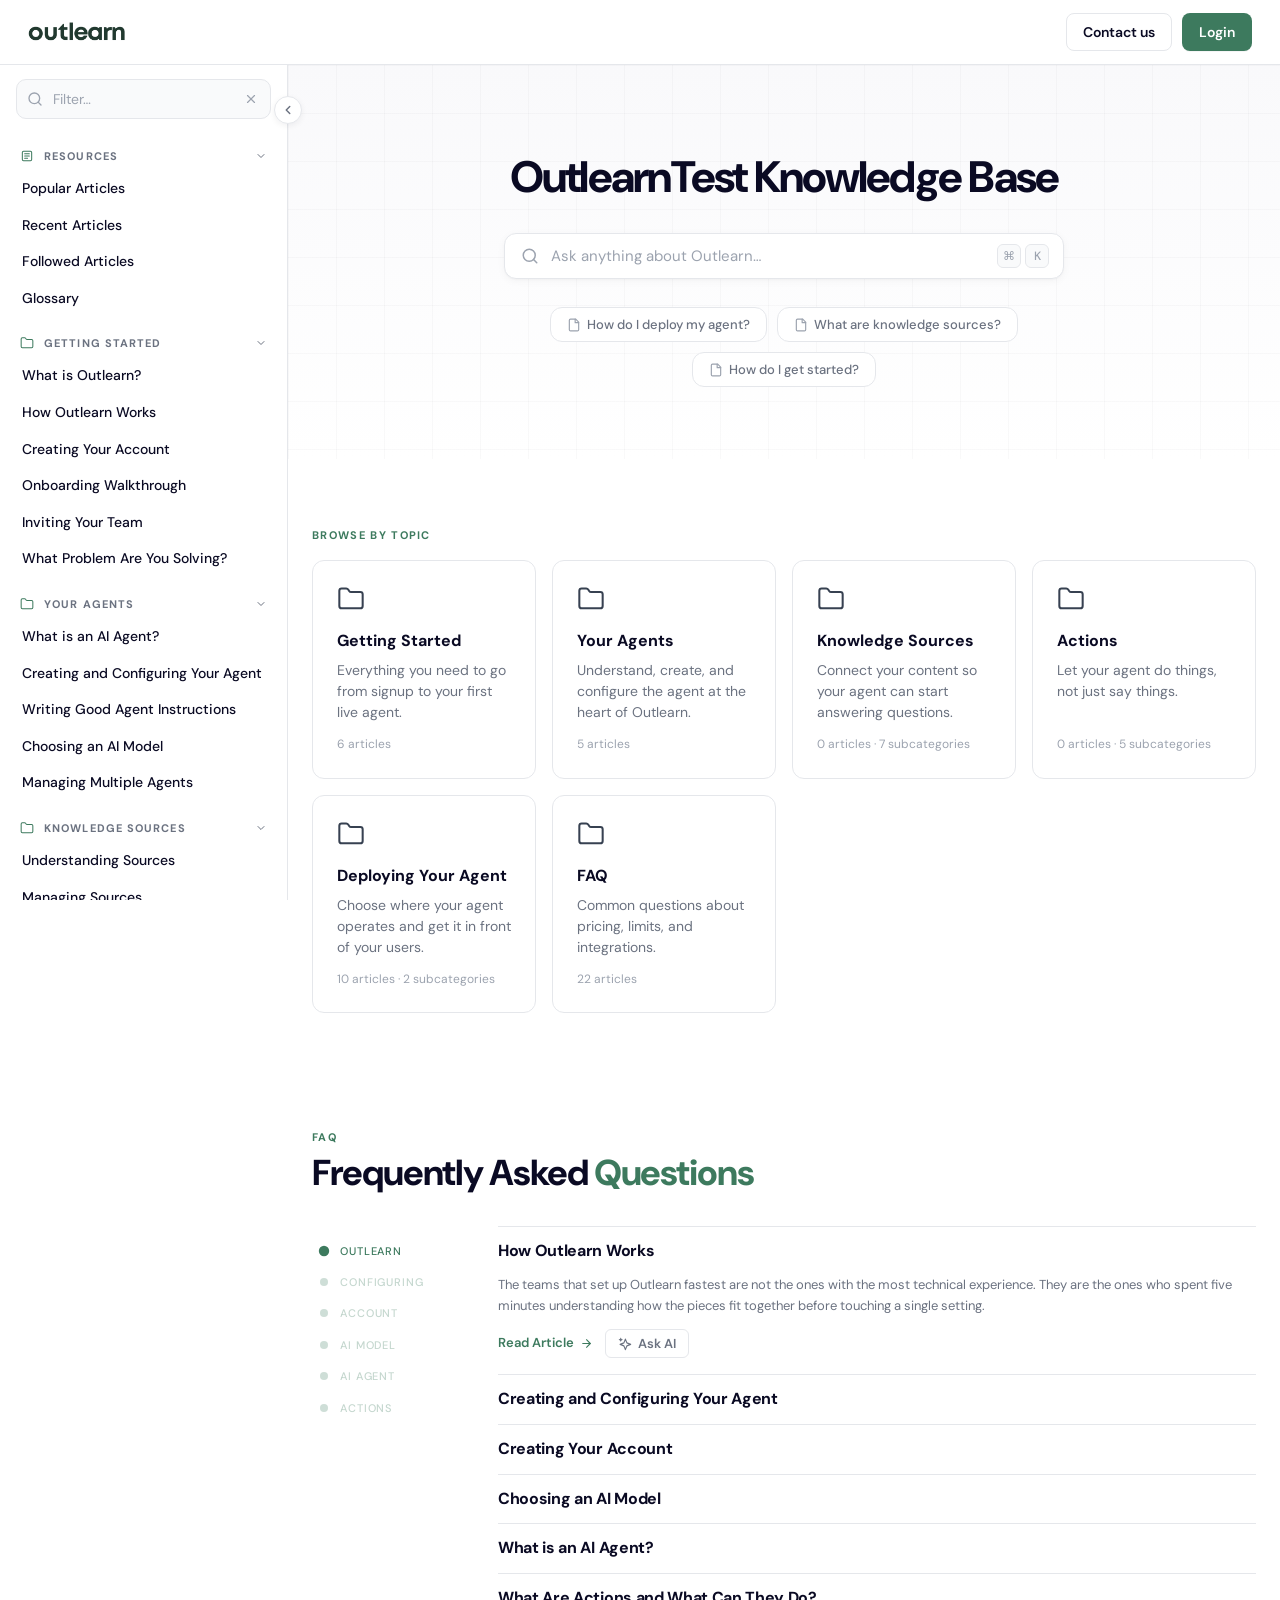
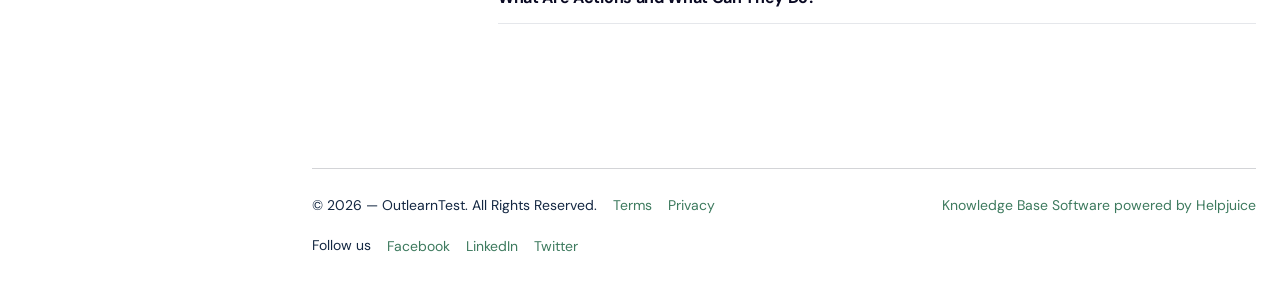
==== commit 939eb5bc: "Drop the inline-answer v2 stub; promote the tabbed v3 to v2 The inline-answer experiment didn't add " ====
--- a/v2/index.html
+++ b/v2/index.html
@@ -4,7 +4,7 @@
 <head>
   <meta charset="utf-8">
   <meta name="viewport" content="width=device-width, initial-scale=1">
-  <title>OutlearnTest Knowledge Base — v2 (Inline)</title>
+  <title>OutlearnTest Knowledge Base — v2 (Tabs)</title>
   <meta name="description"
     content="OutlearnTest Support Center — ask anything, get a synthesised answer from the knowledge base.">
 
@@ -51,20 +51,6 @@
                     </div>
                   </div>
 
-                  <button type="submit" class="outlearn-ai-trigger-btn outlearn-ai-trigger-btn--hero"
-                    aria-label="Ask AI">
-                    <svg width="18" height="18" viewBox="0 0 18 18" aria-hidden="true">
-                      <g fill="currentColor">
-                        <path
-                          d="M5.658,2.99l-1.263-.421-.421-1.263c-.137-.408-.812-.408-.949,0l-.421,1.263-1.263,.421c-.204,.068-.342,.259-.342,.474s.138,.406,.342,.474l1.263,.421,.421,1.263c.068,.204,.26,.342,.475,.342s.406-.138,.475-.342l.421-1.263,1.263-.421c.204-.068,.342-.259.342-.474s-.138-.406-.342-.474Z" />
-                        <polygon
-                          points="9.5 2.75 11.412 7.587 16.25 9.5 11.412 11.413 9.5 16.25 7.587 11.413 2.75 9.5 7.587 7.587 9.5 2.75"
-                          fill="none" stroke="currentColor" stroke-linecap="round" stroke-linejoin="round"
-                          stroke-width="1.5" />
-                      </g>
-                    </svg>
-                    <span class="outlearn-ai-btn-text">Ask AI</span>
-                  </button>
                 </form>
 
                 <div class="outlearn-hero__tags" id="hero-suggestions" role="list" aria-label="Suggested questions">
@@ -98,9 +84,6 @@
             </div>
           </div>
         </section>
-
-        <!-- v2 inline answer mount — agent.js streams turns into here. -->
-        <section id="agent-inline" class="v2-inline" aria-live="polite" aria-label="Agent answers"></section>
 
         <section class="outlearn-categories" aria-labelledby="categories-label">
           <div class="container">
